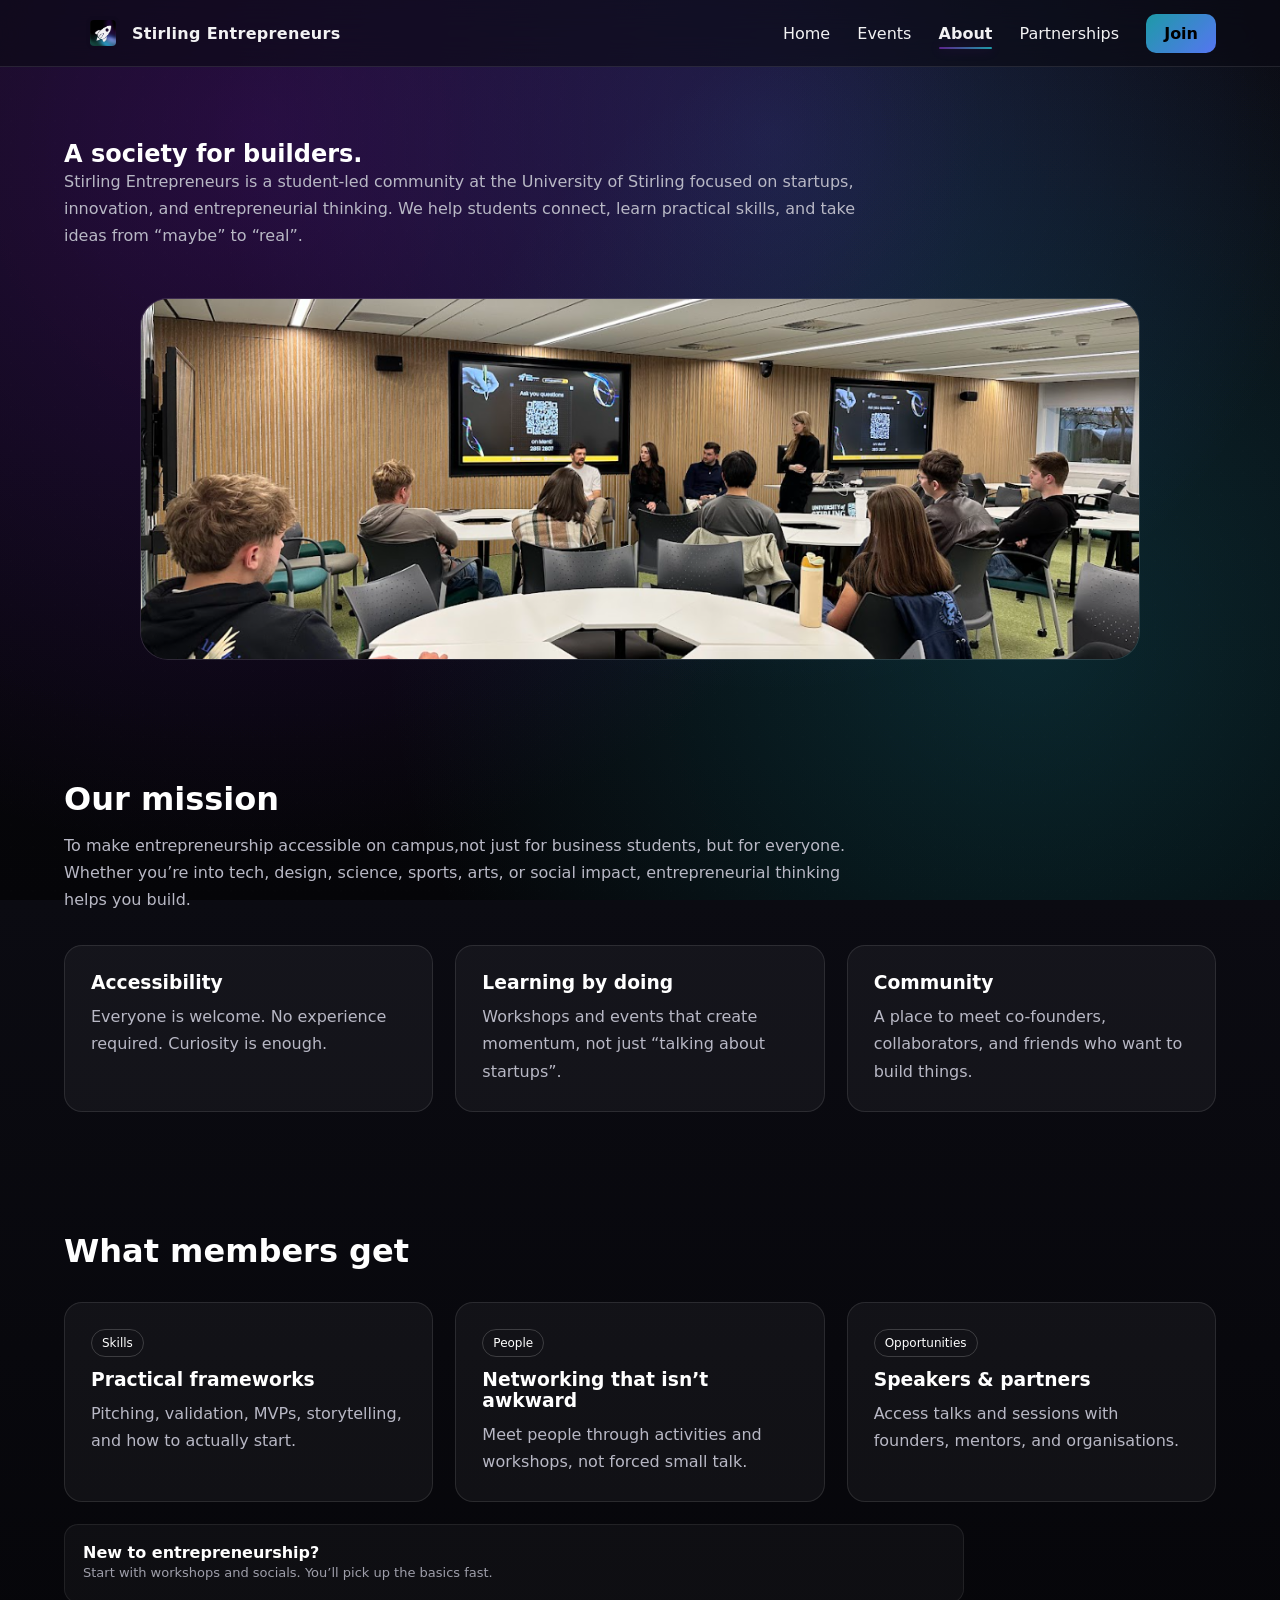
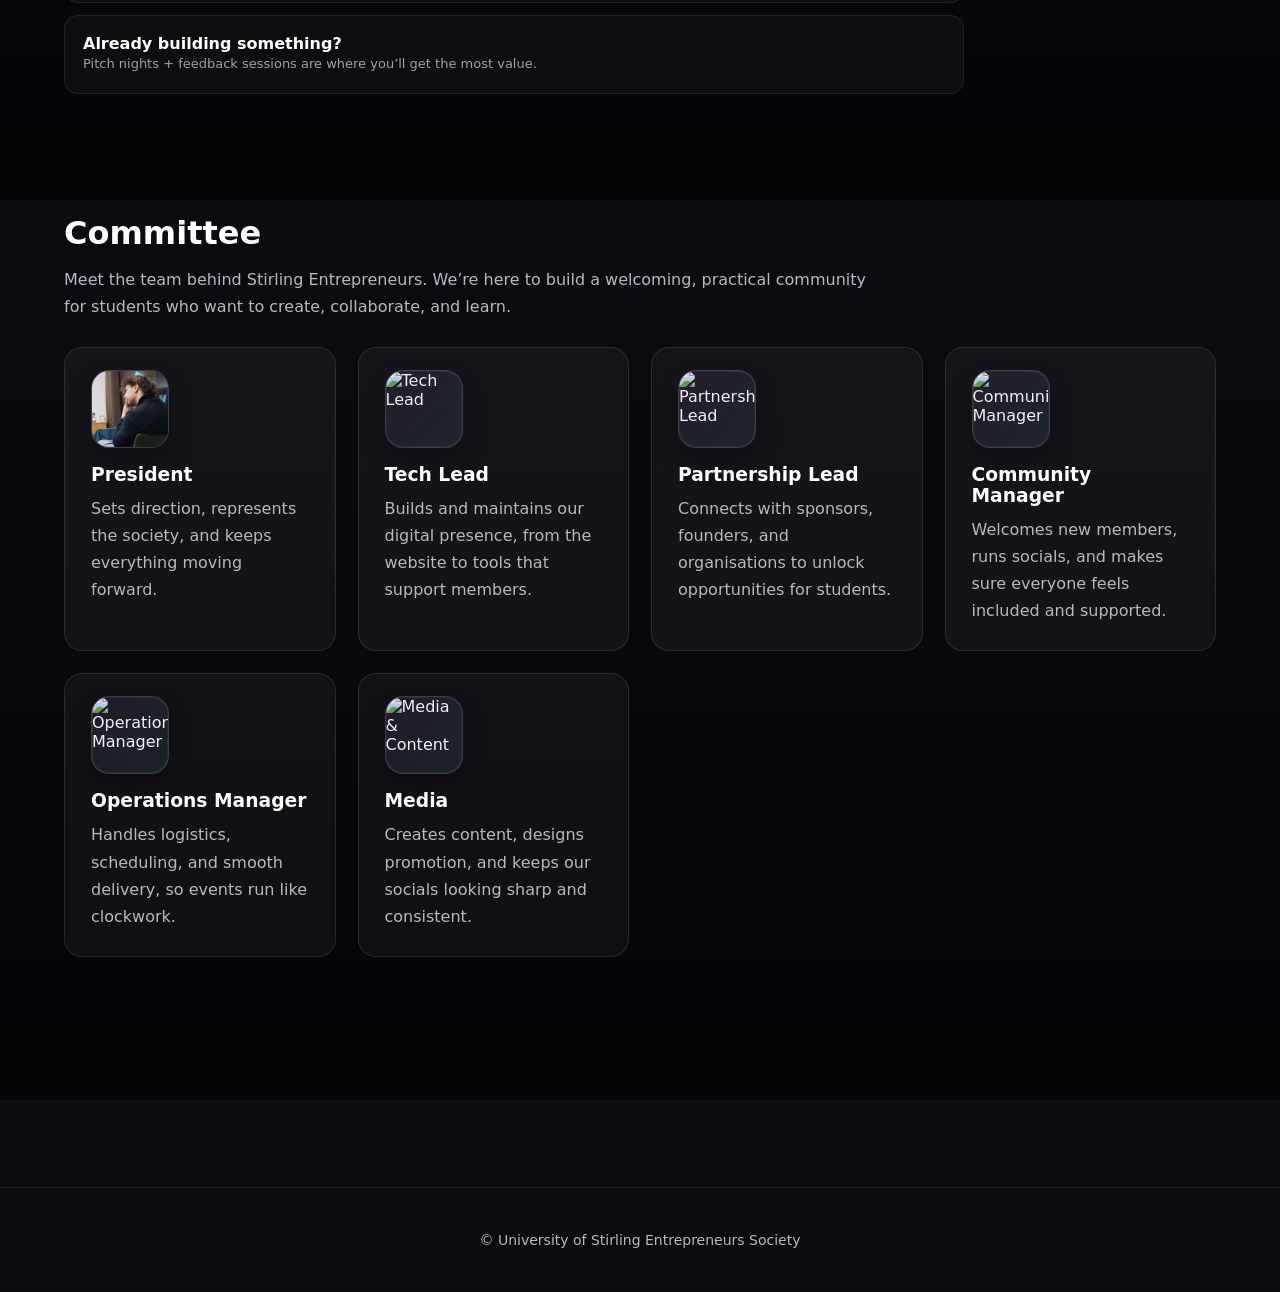
==== Html/about.html @ dc567ad9 "Add files via upload" ====
<!DOCTYPE html>
<html lang="en">
<head>
  <meta charset="UTF-8">
  <meta name="viewport" content="width=device-width, initial-scale=1.0">
  <title>About | Stirling Entrepreneurs</title>
  <link rel="stylesheet" href="../Css/style.css">
</head>
<body>
  <div class="bg-layer"></div>


<nav>
  <div class="nav-inner">
    <a class="brand" href="index.html">
      <img src="../Images/logo.jpeg" alt="Stirling Entrepreneurs logo">
      <span>Stirling Entrepreneurs</span>
    </a>

    <div>
      <a href="index.html">Home</a>
      <a href="events.html">Events</a>
      <a href="about.html" class="active">About</a>
      <a href="partnerships.html">Partnerships</a>
      <a href="contact.html" class="nav-cta">Join</a>

    </div>
  </div>
</nav>


<div class="container">

  <section class="section reveal">
  <h1>A society for builders.</h1>
  <p>
    Stirling Entrepreneurs is a student-led community at the University of Stirling focused on startups,
    innovation, and entrepreneurial thinking. We help students connect, learn practical skills, and take
    ideas from “maybe” to “real”.
  </p>


  <div class="about-image">
    <img src="../Images/workshop.png" alt="Stirling Entrepreneurs community">
  </div>
</section>


  <section class="section reveal">
    <h2>Our mission</h2>
    <p>
      To make entrepreneurship accessible on campus,not just for business students, but for everyone.
      Whether you’re into tech, design, science, sports, arts, or social impact, entrepreneurial thinking helps you build.
    </p>

    <div class="cards">
      <div class="card">
        <h3>Accessibility</h3>
        <p>Everyone is welcome. No experience required. Curiosity is enough.</p>
      </div>
      <div class="card">
        <h3>Learning by doing</h3>
        <p>Workshops and events that create momentum, not just “talking about startups”.</p>
      </div>
      <div class="card">
        <h3>Community</h3>
        <p>A place to meet co-founders, collaborators, and friends who want to build things.</p>
      </div>
    </div>
  </section>

  <section class="section reveal">
    <h2>What members get</h2>
    <div class="cards">
      <div class="card">
        <span class="kicker">Skills</span>
        <h3>Practical frameworks</h3>
        <p>Pitching, validation, MVPs, storytelling, and how to actually start.</p>
      </div>
      <div class="card">
        <span class="kicker">People</span>
        <h3>Networking that isn’t awkward</h3>
        <p>Meet people through activities and workshops, not forced small talk.</p>
      </div>
      <div class="card">
        <span class="kicker">Opportunities</span>
        <h3>Speakers &amp; partners</h3>
        <p>Access talks and sessions with founders, mentors, and organisations.</p>
      </div>
    </div>

    <div class="list">
      <div class="list-item">
        <strong>New to entrepreneurship?</strong>
        <p class="small">Start with workshops and socials. You’ll pick up the basics fast.</p>
      </div>
      <div class="list-item">
        <strong>Already building something?</strong>
        <p class="small">Pitch nights + feedback sessions are where you’ll get the most value.</p>
      </div>
    </div>
  </section>

  <section class="section reveal">
  <h2>Committee</h2>
  <p>
    Meet the team behind Stirling Entrepreneurs. We’re here to build a welcoming, practical community
    for students who want to create, collaborate, and learn.
  </p>

  <div class="cards committee-grid">

    <div class="card committee-card">
      <div class="committee-photo">
        <img src="../Images/henry.JPG" alt="President">
      </div>
      <h3>President</h3>
      <p>Sets direction, represents the society, and keeps everything moving forward.</p>
    </div>

    <div class="card committee-card">
      <div class="committee-photo">
        <img src="../Images/committee/tech-lead.jpg" alt="Tech Lead">
      </div>
      <h3>Tech Lead</h3>
      <p>Builds and maintains our digital presence, from the website to tools that support members.</p>
    </div>

    <div class="card committee-card">
      <div class="committee-photo">
        <img src="../Images/committee/partnership-lead.jpg" alt="Partnership Lead">
      </div>
      <h3>Partnership Lead</h3>
      <p>Connects with sponsors, founders, and organisations to unlock opportunities for students.</p>
    </div>

    <div class="card committee-card">
      <div class="committee-photo">
        <img src="../Images/committee/community-manager.jpg" alt="Community Manager">
      </div>
      <h3>Community Manager</h3>
      <p>Welcomes new members, runs socials, and makes sure everyone feels included and supported.</p>
    </div>

    <div class="card committee-card">
      <div class="committee-photo">
        <img src="../Images/committee/operations-manager.jpg" alt="Operations Manager">
      </div>
      <h3>Operations Manager</h3>
      <p>Handles logistics, scheduling, and smooth delivery, so events run like clockwork.</p>
    </div>

    <div class="card committee-card">
      <div class="committee-photo">
        <img src="../Images/committee/media.jpg" alt="Media & Content">
      </div>
      <h3>Media</h3>
      <p>Creates content, designs promotion, and keeps our socials looking sharp and consistent.</p>
    </div>

  </div>
</section>


</div>

<footer>
  © University of Stirling Entrepreneurs Society
</footer>

<script src="../JavaScript/scroll.js"></script>
<script src="../JavaScript/bg-scroll.js"></script>

</body>
</html>
---- Css/style.css ----
/* ======================================================
   Stirling Entrepreneurs — FULL GLOBAL STYLESHEET
   - Scroll-reactive background
   - Seamless grain
   - Glass navbar
   - Active nav highlighting
   - Hero logo: sharp + glossy glass (NO BLUR)
   ====================================================== */

:root{
  --bg-dark:#0b0b12;
  --purple:#2a0a3d;
  --purple2:#622692;
  --teal:#1fa3b0;
  --blue:#5b7cff;
  --white:#ffffff;
  --muted:#b8b8c5;

  --glass: rgba(10, 10, 20, 0.62);
  --glass-border: rgba(255,255,255,0.10);
  --card: rgba(255,255,255,0.045);
  --card-border: rgba(255,255,255,0.10);

  --bg-x1: 25%;
  --bg-y1: 20%;
  --bg-x2: 75%;
  --bg-y2: 70%;
  --bg-hue: 0deg;

  --nav-offset: 95px;
}

/* ---------------- RESET ---------------- */
*{
  box-sizing:border-box;
  margin:0;
  padding:0;
  font-family:system-ui,-apple-system,BlinkMacSystemFont,sans-serif;
}

html, body{ height:100%; }

/* ---------------- BASE ---------------- */
body{
  background: linear-gradient(180deg, var(--bg-dark), #050508);
  color: var(--white);
  min-height:100vh;
  overflow-x:hidden;
  position:relative;
}

/* Anchor offset for fixed navbar */
[id]{
  scroll-margin-top: var(--nav-offset);
}

/* ======================================================
   SCROLL-REACTIVE BACKGROUND (NO TILING)
   ====================================================== */

body::before{
  content:"";
  position: fixed;
  inset: 0;
  z-index: -2;
  pointer-events: none;

  background:
    radial-gradient(1100px at var(--bg-x1) var(--bg-y1), rgba(77,17,125,0.42), transparent 66%),
    radial-gradient(1000px at var(--bg-x2) var(--bg-y2), rgba(31,163,176,0.22), transparent 64%),
    radial-gradient(900px at 60% 15%, rgba(90,120,255,0.20), transparent 62%),
    linear-gradient(180deg, rgba(11,11,18,1), rgba(5,5,8,1));

  background-repeat: no-repeat;
  background-size: cover;
  background-position: center;

  filter: hue-rotate(var(--bg-hue)) saturate(1.05);
  transform: translateZ(0);
}

/* Seamless grain */
body::after{
  content:"";
  position: fixed;
  inset: 0;
  z-index: -1;
  pointer-events: none;

  background-image:
    radial-gradient(rgba(255,255,255,0.07) 1px, transparent 1px);
  background-size: 22px 22px;
  background-repeat: repeat;

  opacity: 0.10;
  mix-blend-mode: overlay;
}

/* ---------------- NAV BAR ---------------- */
nav{
  position:fixed;
  top:0;
  width:100%;
  z-index:1000;

  background:var(--glass);
  backdrop-filter:blur(16px);
  -webkit-backdrop-filter:blur(16px);

  border-bottom:0.5px solid var(--glass-border);
}

.nav-inner{
  max-width:1200px;
  margin:0 auto;
  padding:16px 24px;
  display:flex;
  justify-content:space-between;
  align-items:center;
}

/* Brand */
.brand{
  display:flex;
  align-items:center;
  gap:12px;
  text-decoration:none;
  color:var(--white);
}

.brand span{
  font-weight:600;
  letter-spacing:0.3px;
}

.brand img{
  height:34px;
  width:auto;
  object-fit:contain;

  border-radius:8px;
  background: rgba(0, 0, 0, 0.04);
  padding:4px;
}

/* Nav links */
nav a{
  color:var(--white);
  text-decoration:none;
  margin-left:22px;
  font-weight:500;
  opacity:0.95;
}

nav a:hover{ opacity:1; }

.nav-cta{
  padding:10px 18px;
  border-radius:10px;
  background:linear-gradient(135deg,var(--teal),var(--blue));
  color:#000000;
  font-weight:700;
}

/* Active page */
nav a.active{
  position: relative;
  font-weight:600;
}

nav a.active::after{
  content:"";
  position:absolute;
  left:0;
  right:0;
  bottom:-6px;
  height:2px;
  border-radius:2px;

  background: linear-gradient(90deg, var(--purple2), var(--teal));
  box-shadow: 0 0 12px rgba(77,17,125,0.6);
}

/* ---------------- LAYOUT ---------------- */
.container{
  max-width:1200px;
  margin:0 auto;
  padding:140px 24px 110px;
}

.section{ margin-bottom:120px; }

/* ---------------- HERO ---------------- */
.hero{
  display:grid;
  grid-template-columns:1.2fr 0.8fr;
  gap:52px;
  align-items:center;
}

.hero h1{
  font-size:clamp(40px,5vw,58px);
  line-height:1.05;
  margin-bottom:20px;
}

.hero p{
  font-size:18px;
  color:var(--muted);
  max-width:720px;
  line-height:1.7;
}

.hero-actions{
  margin-top:26px;
  display:flex;
  gap:14px;
  flex-wrap:wrap;
}

/* ---------------- BUTTONS ---------------- */
.btn{
  display:inline-block;
  padding:14px 22px;
  border-radius:12px;
  text-decoration:none;
  font-weight:700;
}

.btn-primary{
  background:linear-gradient(135deg,var(--purple2),var(--teal));
  color:var(--white);
}

.btn-secondary{
  border:1px solid rgba(255,255,255,0.22);
  color:var(--white);
}

/* ---------------- LOGO CARD (GLASSY, NO BLUR) ---------------- */
.logo-card{
  width:115%;
  height:75%;

  background: rgba(255,255,255,0.04);
  border:1px solid rgba(255,255,255,0.10);
  border-radius:24px;
  overflow:hidden;

  display:flex;
  align-items:center;
  justify-content:center;

  position:relative;
}

/* Image stays sharp */
.logo-card img{
  width:108%;
  height:100%;
  object-fit:cover;
  object-position:center;

  position:relative;
  z-index:1;

  filter: saturate(1.05) contrast(1.05);
}

/* Glass highlight (NO BLUR) */
.logo-card::before{
  content:"";
  position:absolute;
  inset:0;
  z-index:2;
  pointer-events:none;

  background: linear-gradient(
    180deg,
    rgba(255,255,255,0.28),
    rgba(255,255,255,0.06) 40%,
    rgba(255,255,255,0.02)
  );

  opacity:0.55;
}

/* Specular shine */
.logo-card::after{
  content:"";
  position:absolute;
  inset:-50%;
  z-index:3;
  pointer-events:none;

  background: linear-gradient(
    120deg,
    transparent 42%,
    rgba(255,255,255,0.40) 50%,
    transparent 58%
  );

  transform: rotate(12deg);
  opacity:0.45;
}

/* ---------------- TEXT ---------------- */
h2{
  font-size:32px;
  margin-bottom:14px;
}

p{
  color:var(--muted);
  max-width:820px;
  line-height:1.7;
}

.kicker{
  display:inline-block;
  padding:6px 10px;
  border-radius:999px;
  border:1px solid rgba(255,255,255,0.18);
  font-size:12px;
  margin-bottom:12px;
}

/* ---------------- CARDS ---------------- */
.cards{
  margin-top:32px;
  display:grid;
  grid-template-columns:repeat(auto-fit,minmax(260px,1fr));
  gap:22px;
}

.card{
  background:var(--card);
  border:1px solid var(--card-border);
  border-radius:18px;
  padding:26px;
}

.card h3{ margin-bottom:10px; }

.small{ font-size:13px; opacity:0.85; }

/* ---------------- LISTS ---------------- */
.list{
  margin-top:22px;
  display:grid;
  gap:12px;
  max-width:900px;
}

.list-item{
  background:rgba(255,255,255,0.035);
  border:1px solid rgba(255,255,255,0.08);
  border-radius:14px;
  padding:18px;
}

/* ---------------- FORMS ---------------- */
.form{
  margin-top:24px;
  max-width:720px;
  display:grid;
  gap:14px;
}

.input, textarea{
  width:100%;
  padding:14px;
  border-radius:12px;
  border:1px solid rgba(255,255,255,0.16);
  background:rgba(0,0,0,0.22);
  color:var(--white);
}

textarea{
  min-height:140px;
  resize:vertical;
}

/* ---------------- SCROLL REVEAL ---------------- */
.reveal{
  opacity:0;
  transform:translateY(40px);
  transition:opacity 0.8s ease, transform 0.8s ease;
}

.reveal.active{
  opacity:1;
  transform:translateY(0);
}

/* ---------------- FOOTER ---------------- */
footer{
  border-top:1px solid rgba(255,255,255,0.08);
  padding:44px 24px;
  text-align:center;
  color:var(--muted);
  font-size:14px;
}

/* ---------------- RESPONSIVE ---------------- */
@media (max-width:900px){
  .hero{ grid-template-columns:1fr; }
  .nav-inner{ padding:14px 18px; }
  nav a{ margin-left:14px; }
  :root{ --nav-offset:110px; }
}


/* ---------------- LOGO GRID (Partnerships placeholders) ---------------- */
.logo-grid{
  margin-top:26px;
  display:grid;
  grid-template-columns:repeat(auto-fit,minmax(200px,1fr));
  gap:18px;
}

.logo-tile{
  background:rgba(255,255,255,0.035);
  border:1px solid rgba(255,255,255,0.10);
  border-radius:16px;
  padding:22px;
  text-align:left;
}

.logo-tile span{
  display:block;
  font-weight:600;
  margin-bottom:8px;
  color: var(--white);
}

.logo-tile p{
  margin:0;
  color: var(--muted);
  font-size:14px;
  line-height:1.5;
}

/* ---------------- ABOUT PAGE HERO IMAGE ---------------- */
.about-image{
  margin: 48px auto 0;     /* centres the container */
  max-width: 1000px;       /* keeps it from going edge-to-edge */
  
  border-radius: 28px;
  overflow: hidden;

  background: rgba(255,255,255,0.04);
  border: 1px solid rgba(255,255,255,0.10);
}

.about-image img{
  width: 100%;
  height: 360px;           /* makes it vertically shorter */
  object-fit: cover;      /* crops top/bottom nicely */
  display: block;
}

/* ---------------- COMMITTEE CARDS (PRO) ---------------- */
.committee-grid{
  margin-top: 26px;
}

.committee-card{
  padding-top: 22px;
}

/* Professional photo container */
.committee-photo{
  width: 78px;
  height: 78px;
  border-radius: 18px;
  overflow: hidden;
  margin-bottom: 16px;

  border: 1px solid rgba(255,255,255,0.14);
  background: rgba(255,255,255,0.04);

  box-shadow:
    0 10px 22px rgba(0,0,0,0.25),
    inset 0 0 0 1px rgba(255,255,255,0.06);

  position: relative;
}

.committee-photo img{
  width: 100%;
  height: 100%;
  object-fit: cover;
  display: block;
}

/* Subtle brand sheen */
.committee-photo::after{
  content:"";
  position:absolute;
  inset:-2px;
  border-radius: 20px;
  pointer-events:none;

  background: linear-gradient(
    135deg,
    rgba(98,38,146,0.35),
    rgba(31,163,176,0.22)
  );
  opacity: 0.30;
}
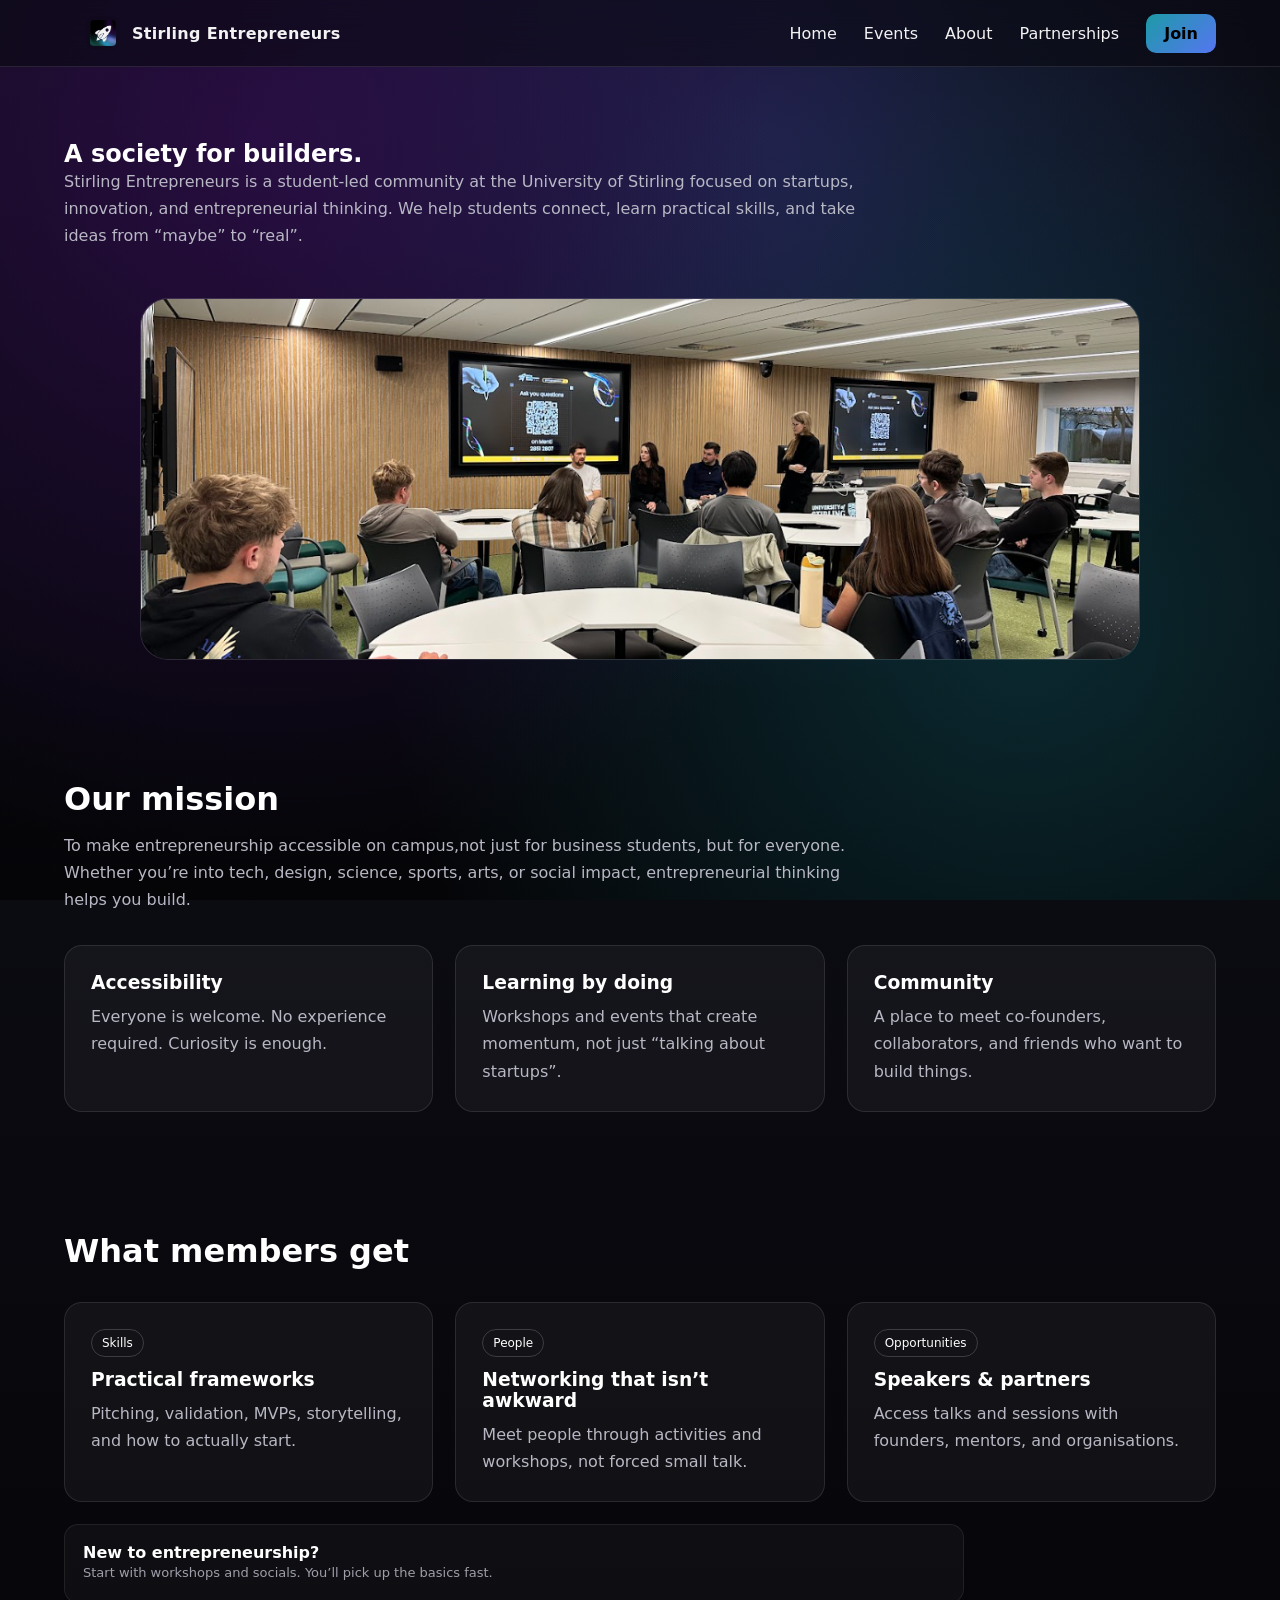
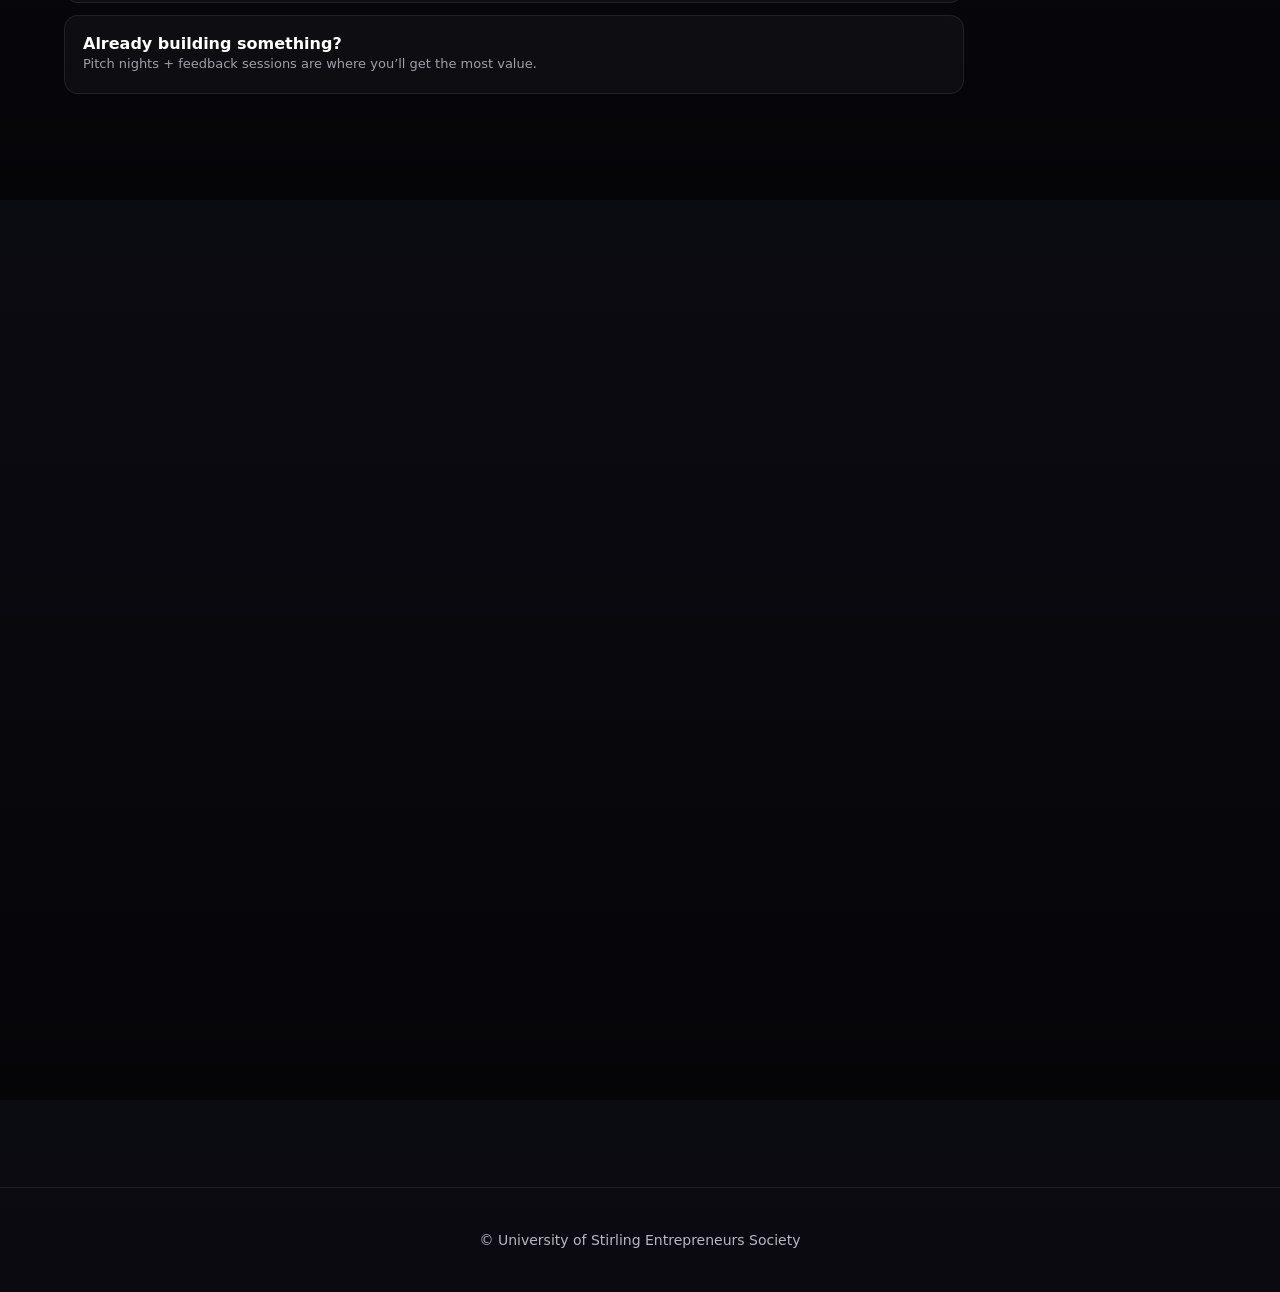
==== commit 2d6ef471: "Fix HTML structure and update links in about.html" ====
--- a/Html/about.html
+++ b/Html/about.html
@@ -18,11 +18,12 @@
     </a>
 
     <div>
-      <a href="index.html">Home</a>
-      <a href="events.html">Events</a>
-      <a href="about.html" class="active">About</a>
-      <a href="partnerships.html">Partnerships</a>
-      <a href="contact.html" class="nav-cta">Join</a>
+      <a href="/Html/index.html">Home</a>
+      <a href="/Html/events.html">Events</a>
+      <a href="/Html/about.html">About</a>
+      <a href="/Html/partnerships.html">Partnerships</a>
+      <a href="/Html/contact.html" class="nav-cta">Join</a>
+
 
     </div>
   </div>
@@ -173,3 +174,4 @@
 
 </body>
 </html>
+
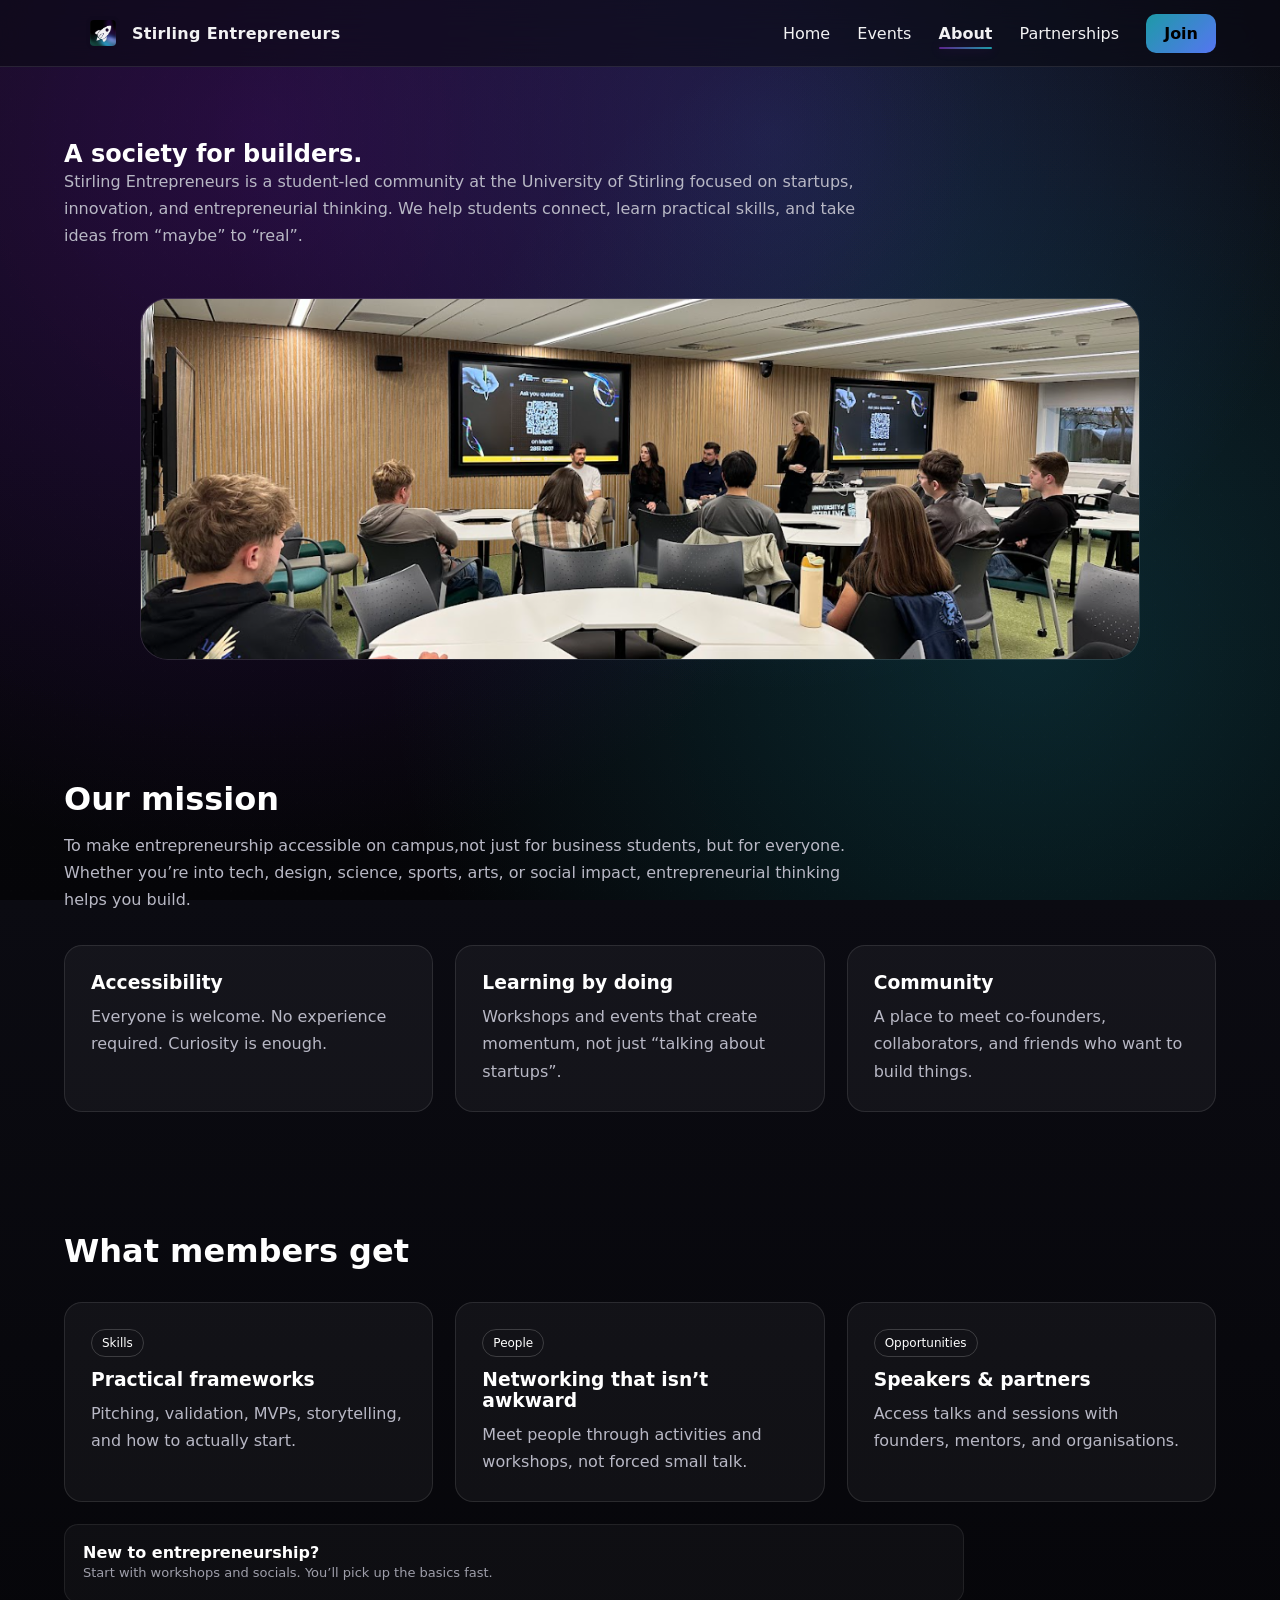
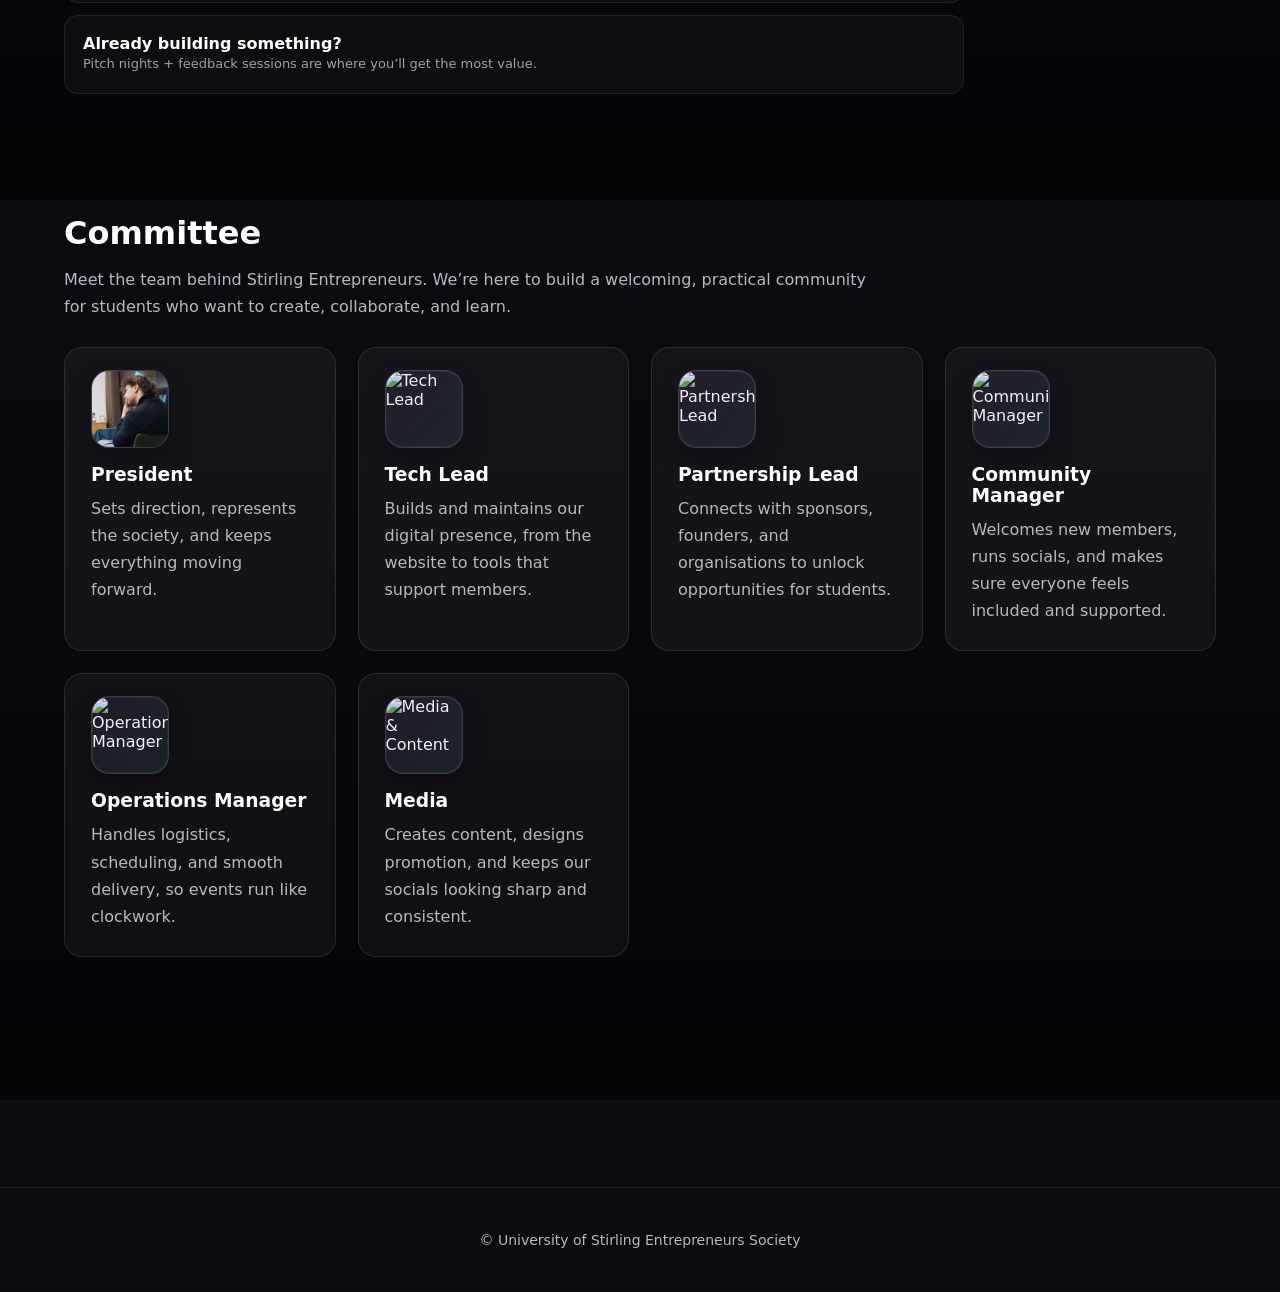
==== commit 6fb04927: "Fix HTML formatting and update navigation links" ====
--- a/Html/about.html
+++ b/Html/about.html
@@ -18,11 +18,11 @@
     </a>
 
     <div>
-      <a href="/Html/index.html">Home</a>
-      <a href="/Html/events.html">Events</a>
-      <a href="/Html/about.html">About</a>
-      <a href="/Html/partnerships.html">Partnerships</a>
-      <a href="/Html/contact.html" class="nav-cta">Join</a>
+      <a href="index.html">Home</a>
+      <a href="events.html">Events</a>
+      <a href="about.html"class="active">About</a>
+      <a href="partnerships.html">Partnerships</a>
+      <a href="contact.html" class="nav-cta">Join</a>
 
 
     </div>
@@ -175,3 +175,4 @@
 </body>
 </html>
 
+
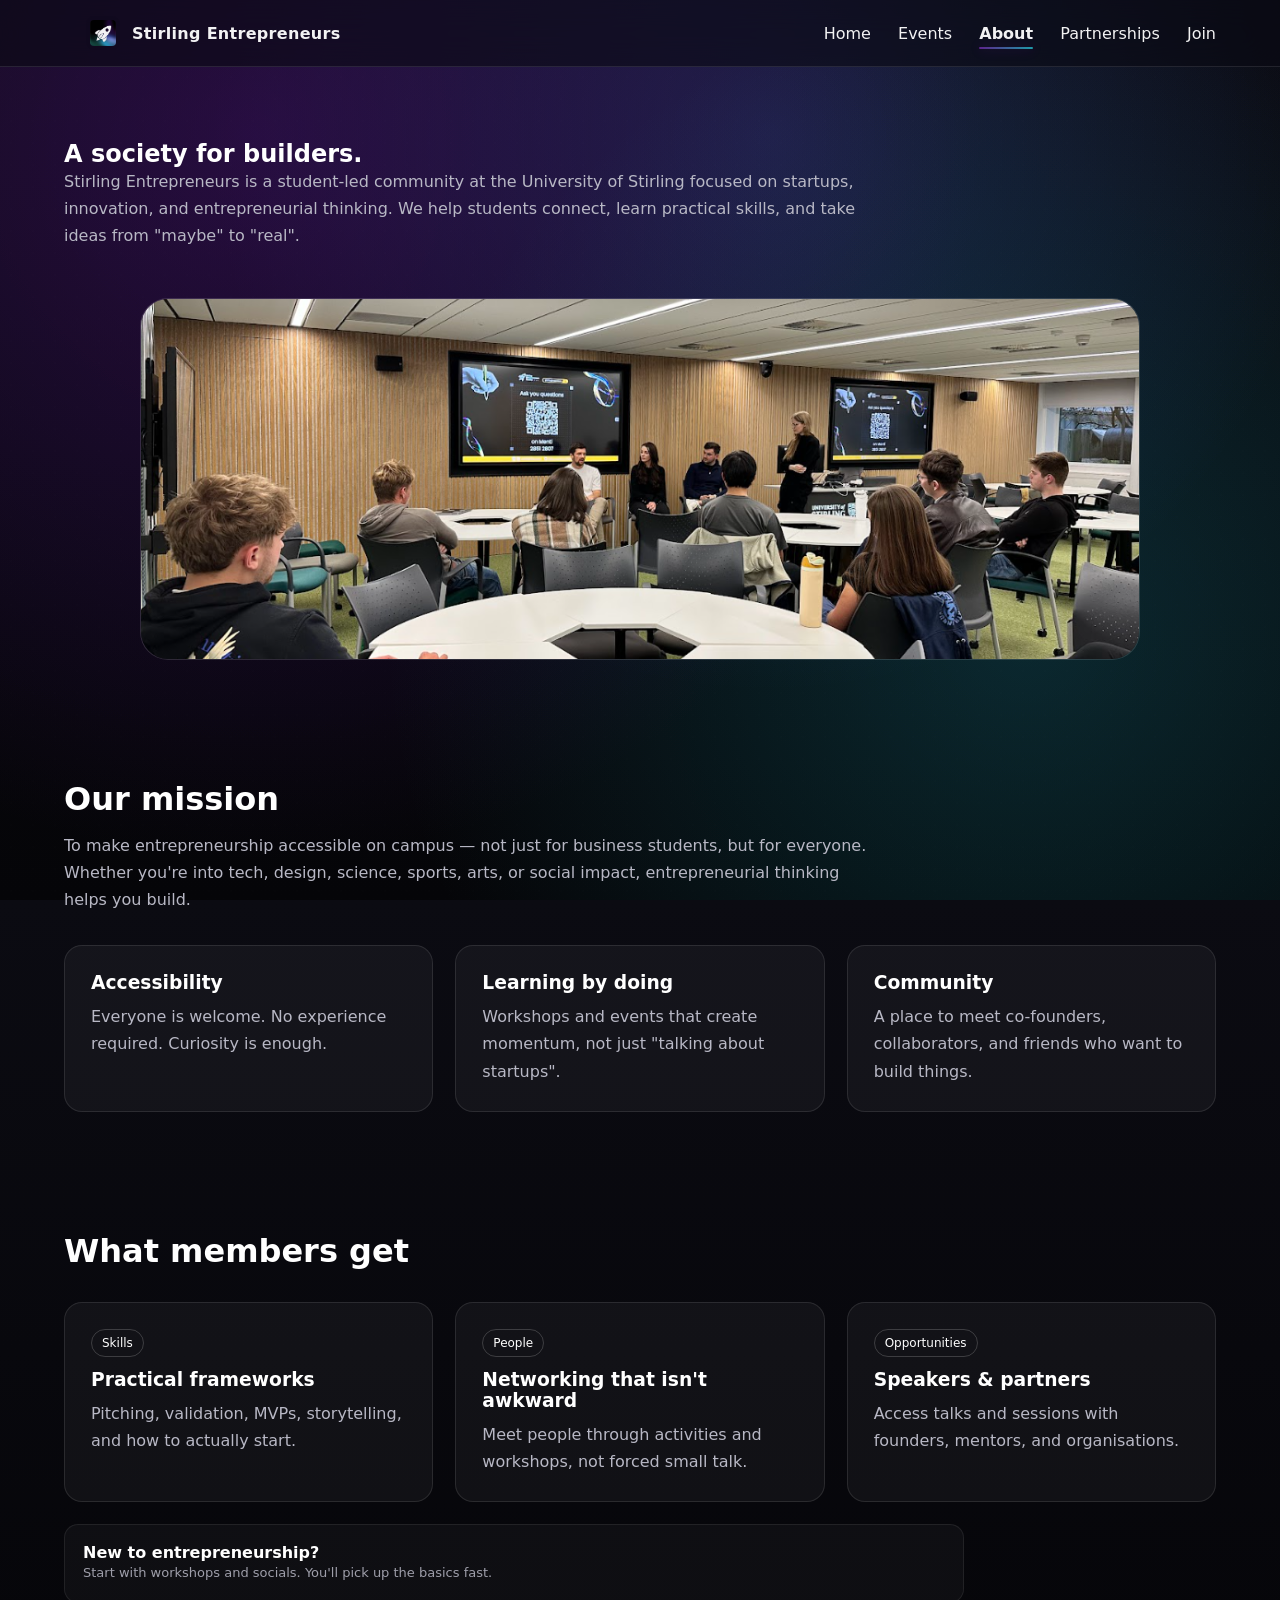
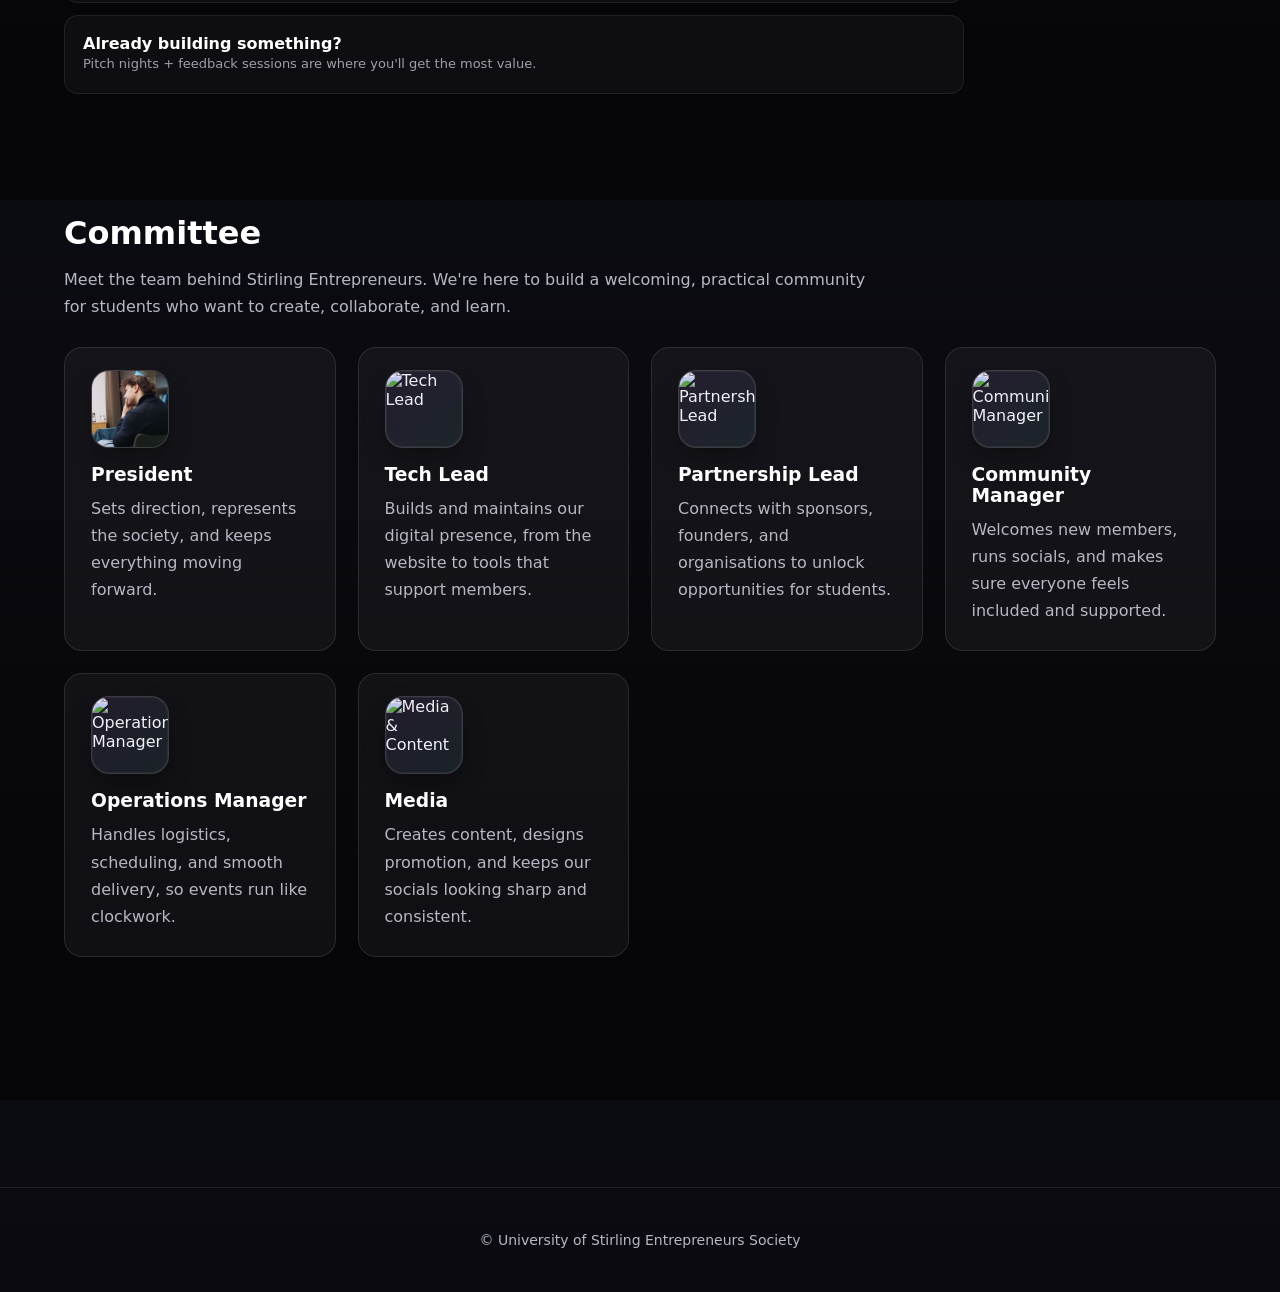
==== commit 40c8afa5: "Update about.html" ====
--- a/Html/about.html
+++ b/Html/about.html
@@ -7,8 +7,6 @@
   <link rel="stylesheet" href="../Css/style.css">
 </head>
 <body>
-  <div class="bg-layer"></div>
-
 
 <nav>
   <div class="nav-inner">
@@ -17,43 +15,38 @@
       <span>Stirling Entrepreneurs</span>
     </a>
 
-    <div>
+    
+
+    <div class="nav-links">
       <a href="index.html">Home</a>
       <a href="events.html">Events</a>
-      <a href="about.html"class="active">About</a>
+      <a href="about.html" class="active">About</a>
       <a href="partnerships.html">Partnerships</a>
-      <a href="contact.html" class="nav-cta">Join</a>
-
-
+      <a href="contact.html" class="nav-join">Join</a>
     </div>
   </div>
 </nav>
 
-
 <div class="container">
 
   <section class="section reveal">
-  <h1>A society for builders.</h1>
-  <p>
-    Stirling Entrepreneurs is a student-led community at the University of Stirling focused on startups,
-    innovation, and entrepreneurial thinking. We help students connect, learn practical skills, and take
-    ideas from “maybe” to “real”.
-  </p>
-
-
-  <div class="about-image">
-    <img src="../Images/workshop.png" alt="Stirling Entrepreneurs community">
-  </div>
-</section>
-
+    <h1>A society for builders.</h1>
+    <p>
+      Stirling Entrepreneurs is a student-led community at the University of Stirling focused on startups,
+      innovation, and entrepreneurial thinking. We help students connect, learn practical skills, and take
+      ideas from "maybe" to "real".
+    </p>
+    <div class="about-image">
+      <img src="../Images/workshop.png" alt="Stirling Entrepreneurs community event">
+    </div>
+  </section>
 
   <section class="section reveal">
     <h2>Our mission</h2>
     <p>
-      To make entrepreneurship accessible on campus,not just for business students, but for everyone.
-      Whether you’re into tech, design, science, sports, arts, or social impact, entrepreneurial thinking helps you build.
+      To make entrepreneurship accessible on campus — not just for business students, but for everyone.
+      Whether you're into tech, design, science, sports, arts, or social impact, entrepreneurial thinking helps you build.
     </p>
-
     <div class="cards">
       <div class="card">
         <h3>Accessibility</h3>
@@ -61,7 +54,7 @@
       </div>
       <div class="card">
         <h3>Learning by doing</h3>
-        <p>Workshops and events that create momentum, not just “talking about startups”.</p>
+        <p>Workshops and events that create momentum, not just "talking about startups".</p>
       </div>
       <div class="card">
         <h3>Community</h3>
@@ -80,7 +73,7 @@
       </div>
       <div class="card">
         <span class="kicker">People</span>
-        <h3>Networking that isn’t awkward</h3>
+        <h3>Networking that isn't awkward</h3>
         <p>Meet people through activities and workshops, not forced small talk.</p>
       </div>
       <div class="card">
@@ -89,79 +82,77 @@
         <p>Access talks and sessions with founders, mentors, and organisations.</p>
       </div>
     </div>
-
     <div class="list">
       <div class="list-item">
         <strong>New to entrepreneurship?</strong>
-        <p class="small">Start with workshops and socials. You’ll pick up the basics fast.</p>
+        <p class="small">Start with workshops and socials. You'll pick up the basics fast.</p>
       </div>
       <div class="list-item">
         <strong>Already building something?</strong>
-        <p class="small">Pitch nights + feedback sessions are where you’ll get the most value.</p>
+        <p class="small">Pitch nights + feedback sessions are where you'll get the most value.</p>
       </div>
     </div>
   </section>
 
   <section class="section reveal">
-  <h2>Committee</h2>
-  <p>
-    Meet the team behind Stirling Entrepreneurs. We’re here to build a welcoming, practical community
-    for students who want to create, collaborate, and learn.
-  </p>
+    <h2>Committee</h2>
+    <p>
+      Meet the team behind Stirling Entrepreneurs. We're here to build a welcoming, practical community
+      for students who want to create, collaborate, and learn.
+    </p>
 
-  <div class="cards committee-grid">
+    <div class="cards committee-grid">
 
-    <div class="card committee-card">
-      <div class="committee-photo">
-        <img src="../Images/henry.JPG" alt="President">
+      <div class="card committee-card">
+        <div class="committee-photo">
+          <img src="../Images/henry.JPG" alt="President">
+        </div>
+        <h3>President</h3>
+        <p>Sets direction, represents the society, and keeps everything moving forward.</p>
       </div>
-      <h3>President</h3>
-      <p>Sets direction, represents the society, and keeps everything moving forward.</p>
+
+      <div class="card committee-card">
+        <div class="committee-photo">
+          <img src="../Images/committee/tech-lead.jpg" alt="Tech Lead">
+        </div>
+        <h3>Tech Lead</h3>
+        <p>Builds and maintains our digital presence, from the website to tools that support members.</p>
+      </div>
+
+      <div class="card committee-card">
+        <div class="committee-photo">
+          <img src="../Images/committee/partnership-lead.jpg" alt="Partnership Lead">
+        </div>
+        <h3>Partnership Lead</h3>
+        <p>Connects with sponsors, founders, and organisations to unlock opportunities for students.</p>
+      </div>
+
+      <div class="card committee-card">
+        <div class="committee-photo">
+          <img src="../Images/committee/community-manager.jpg" alt="Community Manager">
+        </div>
+        <h3>Community Manager</h3>
+        <p>Welcomes new members, runs socials, and makes sure everyone feels included and supported.</p>
+      </div>
+
+      <div class="card committee-card">
+        <div class="committee-photo">
+          <img src="../Images/committee/operations-manager.jpg" alt="Operations Manager">
+        </div>
+        <h3>Operations Manager</h3>
+        <p>Handles logistics, scheduling, and smooth delivery, so events run like clockwork.</p>
+      </div>
+
+      <div class="card committee-card">
+        <div class="committee-photo">
+          <img src="../Images/committee/media.jpg" alt="Media & Content">
+        </div>
+        <h3>Media</h3>
+        <p>Creates content, designs promotion, and keeps our socials looking sharp and consistent.</p>
+      </div>
+
     </div>
-
-    <div class="card committee-card">
-      <div class="committee-photo">
-        <img src="../Images/committee/tech-lead.jpg" alt="Tech Lead">
-      </div>
-      <h3>Tech Lead</h3>
-      <p>Builds and maintains our digital presence, from the website to tools that support members.</p>
-    </div>
-
-    <div class="card committee-card">
-      <div class="committee-photo">
-        <img src="../Images/committee/partnership-lead.jpg" alt="Partnership Lead">
-      </div>
-      <h3>Partnership Lead</h3>
-      <p>Connects with sponsors, founders, and organisations to unlock opportunities for students.</p>
-    </div>
-
-    <div class="card committee-card">
-      <div class="committee-photo">
-        <img src="../Images/committee/community-manager.jpg" alt="Community Manager">
-      </div>
-      <h3>Community Manager</h3>
-      <p>Welcomes new members, runs socials, and makes sure everyone feels included and supported.</p>
-    </div>
-
-    <div class="card committee-card">
-      <div class="committee-photo">
-        <img src="../Images/committee/operations-manager.jpg" alt="Operations Manager">
-      </div>
-      <h3>Operations Manager</h3>
-      <p>Handles logistics, scheduling, and smooth delivery, so events run like clockwork.</p>
-    </div>
-
-    <div class="card committee-card">
-      <div class="committee-photo">
-        <img src="../Images/committee/media.jpg" alt="Media & Content">
-      </div>
-      <h3>Media</h3>
-      <p>Creates content, designs promotion, and keeps our socials looking sharp and consistent.</p>
-    </div>
-
-  </div>
-</section>
-
+  </section>
 
 </div>
 
@@ -171,8 +162,14 @@
 
 <script src="../JavaScript/scroll.js"></script>
 <script src="../JavaScript/bg-scroll.js"></script>
-
+<script>
+  const toggle = document.querySelector('.nav-toggle');
+  const links  = document.querySelector('.nav-links');
+  toggle.addEventListener('click', () => {
+    const open = links.classList.toggle('open');
+    toggle.classList.toggle('open', open);
+    toggle.setAttribute('aria-expanded', open);
+  });
+</script>
 </body>
 </html>
-
-
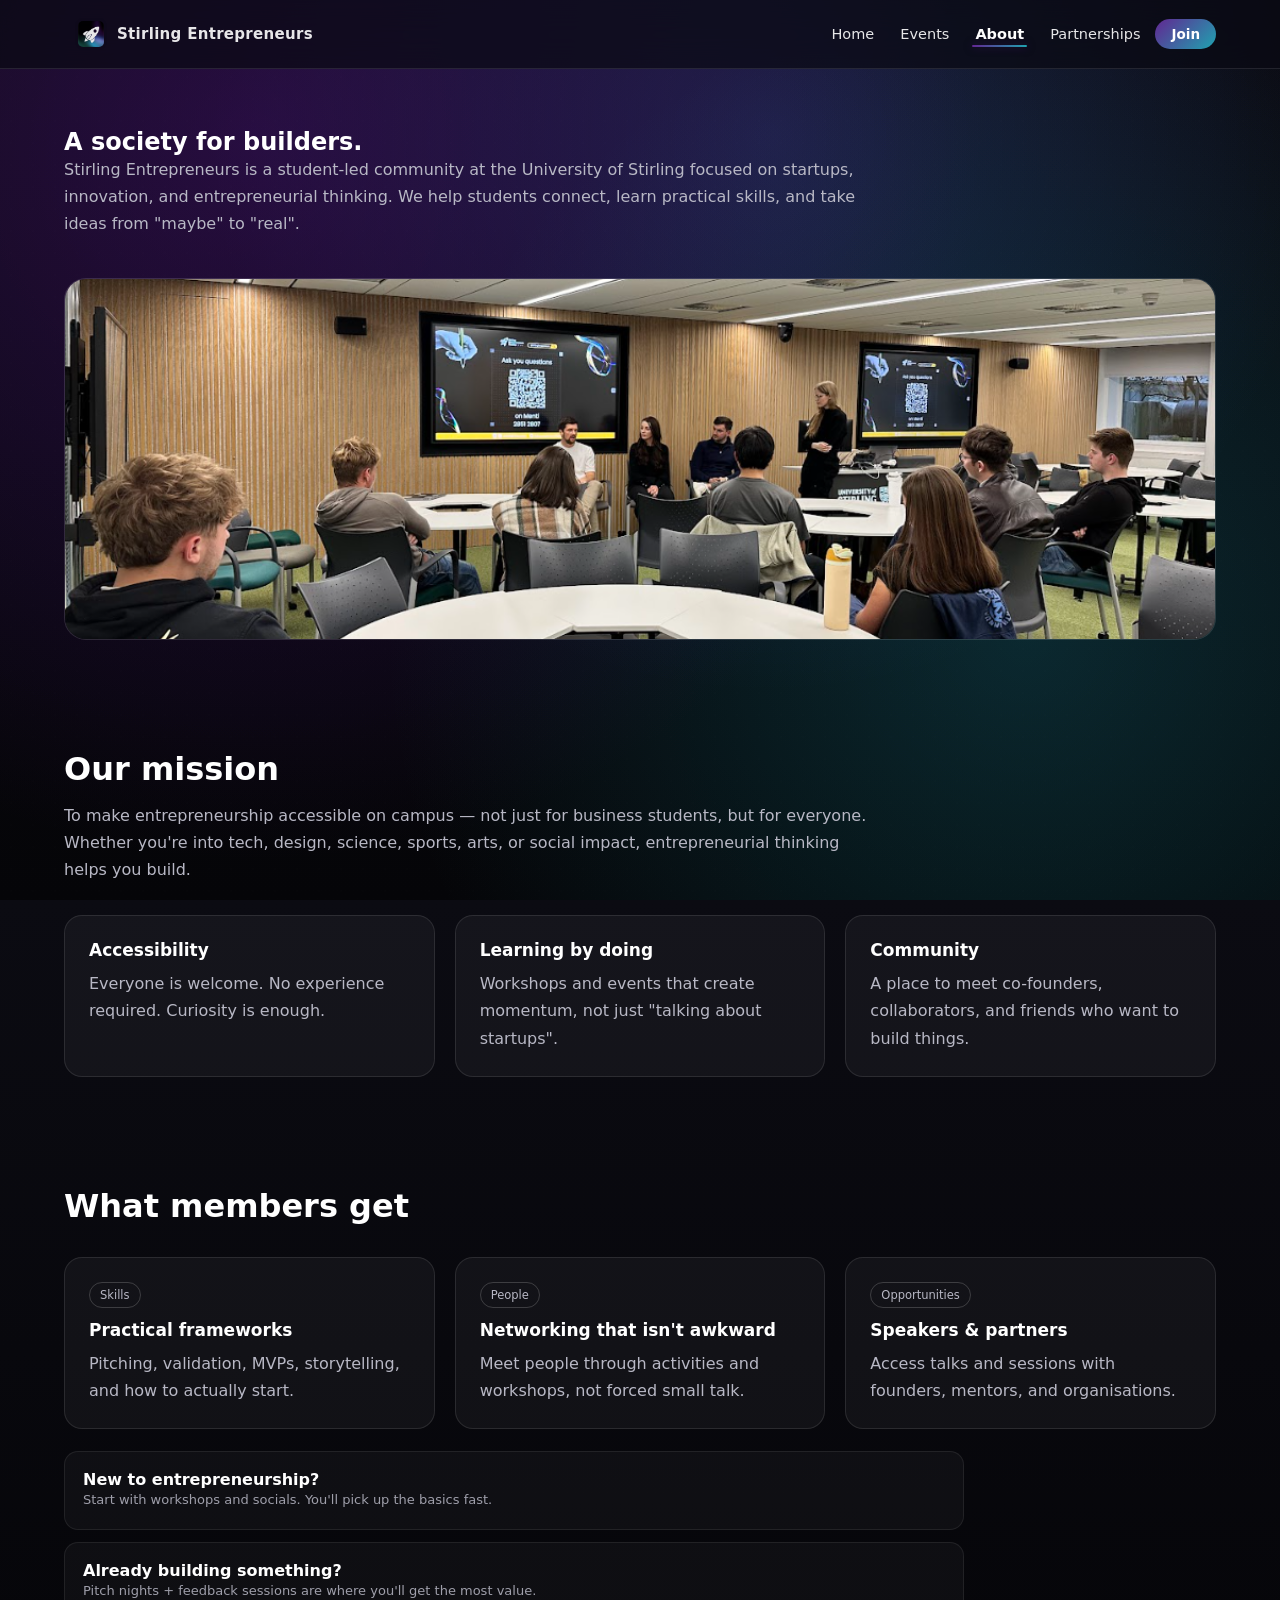
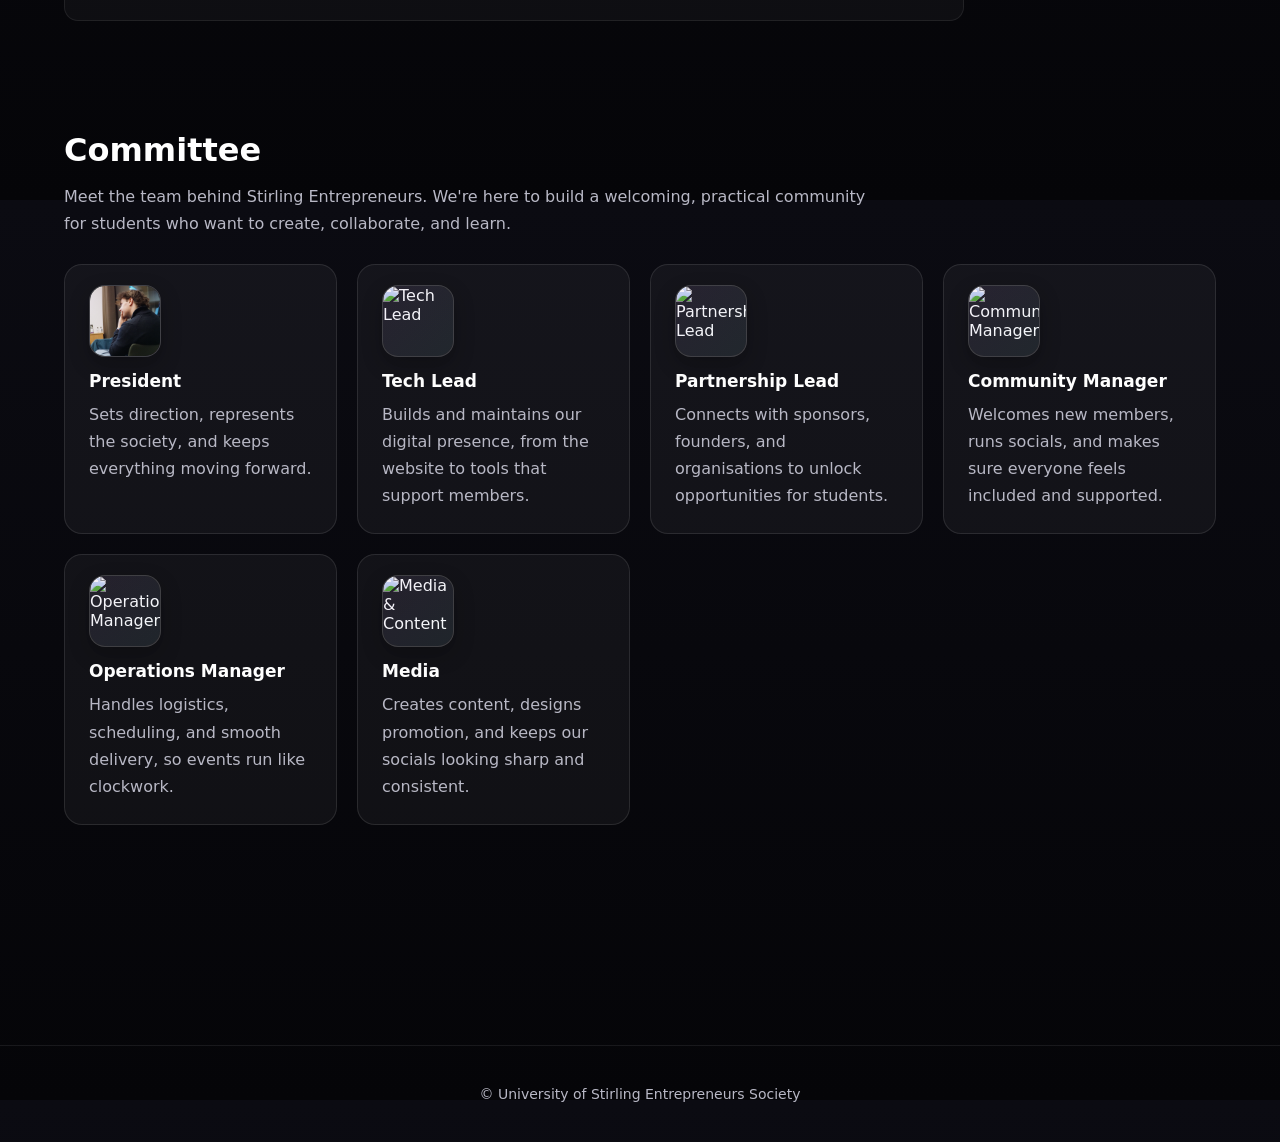
==== commit 4d3f329b: "Refactor navigation and improve accessibility" ====
--- a/Html/about.html
+++ b/Html/about.html
@@ -17,6 +17,7 @@
 
     
 
+    <button class="nav-toggle" aria-label="Toggle navigation" aria-expanded="false"><span></span><span></span><span></span></button>
     <div class="nav-links">
       <a href="index.html">Home</a>
       <a href="events.html">Events</a>
@@ -162,14 +163,17 @@
 
 <script src="../JavaScript/scroll.js"></script>
 <script src="../JavaScript/bg-scroll.js"></script>
+
 <script>
-  const toggle = document.querySelector('.nav-toggle');
-  const links  = document.querySelector('.nav-links');
-  toggle.addEventListener('click', () => {
-    const open = links.classList.toggle('open');
-    toggle.classList.toggle('open', open);
-    toggle.setAttribute('aria-expanded', open);
-  });
+  var toggle = document.querySelector(".nav-toggle");
+  var links = document.querySelector(".nav-links");
+  if (toggle && links) {
+    toggle.addEventListener("click", function() {
+      var open = links.classList.toggle("open");
+      toggle.classList.toggle("open", open);
+      toggle.setAttribute("aria-expanded", open);
+    });
+  }
 </script>
 </body>
 </html>
--- a/Css/style.css
+++ b/Css/style.css
@@ -1,25 +1,20 @@
 /* ======================================================
    Stirling Entrepreneurs — FULL GLOBAL STYLESHEET
-   - Scroll-reactive background
-   - Seamless grain
-   - Glass navbar
-   - Active nav highlighting
-   - Hero logo: sharp + glossy glass (NO BLUR)
    ====================================================== */
 
-:root{
-  --bg-dark:#0b0b12;
-  --purple:#2a0a3d;
-  --purple2:#622692;
-  --teal:#1fa3b0;
-  --blue:#5b7cff;
-  --white:#ffffff;
-  --muted:#b8b8c5;
-
-  --glass: rgba(10, 10, 20, 0.62);
-  --glass-border: rgba(255,255,255,0.10);
-  --card: rgba(255,255,255,0.045);
-  --card-border: rgba(255,255,255,0.10);
+:root {
+  --bg-dark: #0b0b12;
+  --purple: #2a0a3d;
+  --purple2: #622692;
+  --teal: #1fa3b0;
+  --blue: #5b7cff;
+  --white: #ffffff;
+  --muted: #b8b8c5;
+
+  --glass: rgba(10, 10, 20, 0.72);
+  --glass-border: rgba(255, 255, 255, 0.10);
+  --card: rgba(255, 255, 255, 0.045);
+  --card-border: rgba(255, 255, 255, 0.10);
 
   --bg-x1: 25%;
   --bg-y1: 20%;
@@ -27,485 +22,665 @@
   --bg-y2: 70%;
   --bg-hue: 0deg;
 
-  --nav-offset: 95px;
+  --nav-height: 68px;
 }
 
 /* ---------------- RESET ---------------- */
-*{
-  box-sizing:border-box;
-  margin:0;
-  padding:0;
-  font-family:system-ui,-apple-system,BlinkMacSystemFont,sans-serif;
-}
-
-html, body{ height:100%; }
-
-/* ---------------- BASE ---------------- */
-body{
+*, *::before, *::after {
+  box-sizing: border-box;
+  margin: 0;
+  padding: 0;
+  font-family: system-ui, -apple-system, BlinkMacSystemFont, sans-serif;
+}
+
+html, body { height: 100%; }
+
+body {
   background: linear-gradient(180deg, var(--bg-dark), #050508);
   color: var(--white);
-  min-height:100vh;
-  overflow-x:hidden;
-  position:relative;
-}
-
-/* Anchor offset for fixed navbar */
-[id]{
-  scroll-margin-top: var(--nav-offset);
-}
-
-/* ======================================================
-   SCROLL-REACTIVE BACKGROUND (NO TILING)
-   ====================================================== */
-
-body::before{
-  content:"";
+  min-height: 100vh;
+  overflow-x: hidden;
+  position: relative;
+}
+
+[id] { scroll-margin-top: calc(var(--nav-height) + 24px); }
+
+/* ====================================================
+   SCROLL-REACTIVE BACKGROUND
+   ==================================================== */
+body::before {
+  content: "";
   position: fixed;
   inset: 0;
   z-index: -2;
   pointer-events: none;
-
   background:
-    radial-gradient(1100px at var(--bg-x1) var(--bg-y1), rgba(77,17,125,0.42), transparent 66%),
-    radial-gradient(1000px at var(--bg-x2) var(--bg-y2), rgba(31,163,176,0.22), transparent 64%),
-    radial-gradient(900px at 60% 15%, rgba(90,120,255,0.20), transparent 62%),
-    linear-gradient(180deg, rgba(11,11,18,1), rgba(5,5,8,1));
-
+    radial-gradient(1100px at var(--bg-x1) var(--bg-y1), rgba(77, 17, 125, 0.42), transparent 66%),
+    radial-gradient(1000px at var(--bg-x2) var(--bg-y2), rgba(31, 163, 176, 0.22), transparent 64%),
+    radial-gradient(900px at 60% 15%, rgba(90, 120, 255, 0.20), transparent 62%),
+    linear-gradient(180deg, rgba(11, 11, 18, 1), rgba(5, 5, 8, 1));
   background-repeat: no-repeat;
   background-size: cover;
   background-position: center;
-
   filter: hue-rotate(var(--bg-hue)) saturate(1.05);
   transform: translateZ(0);
 }
 
-/* Seamless grain */
-body::after{
-  content:"";
+/* Grain overlay */
+body::after {
+  content: "";
   position: fixed;
   inset: 0;
   z-index: -1;
   pointer-events: none;
-
-  background-image:
-    radial-gradient(rgba(255,255,255,0.07) 1px, transparent 1px);
+  background-image: radial-gradient(rgba(255, 255, 255, 0.07) 1px, transparent 1px);
   background-size: 22px 22px;
   background-repeat: repeat;
-
   opacity: 0.10;
   mix-blend-mode: overlay;
 }
 
-/* ---------------- NAV BAR ---------------- */
-nav{
-  position:fixed;
-  top:0;
-  width:100%;
-  z-index:1000;
-
-  background:var(--glass);
-  backdrop-filter:blur(16px);
-  -webkit-backdrop-filter:blur(16px);
-
-  border-bottom:0.5px solid var(--glass-border);
-}
-
-.nav-inner{
-  max-width:1200px;
-  margin:0 auto;
-  padding:16px 24px;
-  display:flex;
-  justify-content:space-between;
-  align-items:center;
+/* Global image safety */
+img {
+  max-width: 100%;
+  height: auto;
+  display: block;
+}
+
+/* ====================================================
+   NAVIGATION
+   ==================================================== */
+nav {
+  position: fixed;
+  top: 0;
+  width: 100%;
+  z-index: 1000;
+  background: var(--glass);
+  backdrop-filter: blur(16px);
+  -webkit-backdrop-filter: blur(16px);
+  border-bottom: 0.5px solid var(--glass-border);
+}
+
+.nav-inner {
+  max-width: 1200px;
+  margin: 0 auto;
+  padding: 0 24px;
+  height: var(--nav-height);
+  display: flex;
+  justify-content: space-between;
+  align-items: center;
 }
 
 /* Brand */
-.brand{
-  display:flex;
-  align-items:center;
-  gap:12px;
-  text-decoration:none;
-  color:var(--white);
-}
-
-.brand span{
-  font-weight:600;
-  letter-spacing:0.3px;
-}
-
-.brand img{
-  height:34px;
-  width:auto;
-  object-fit:contain;
-
-  border-radius:8px;
+.brand {
+  display: flex;
+  align-items: center;
+  gap: 10px;
+  text-decoration: none;
+  color: var(--white);
+  flex-shrink: 0;
+}
+
+.brand span {
+  font-weight: 600;
+  font-size: 15px;
+  letter-spacing: 0.3px;
+  white-space: nowrap;
+}
+
+.brand img {
+  height: 32px;
+  width: 32px;
+  object-fit: contain;
+  border-radius: 8px;
   background: rgba(0, 0, 0, 0.04);
-  padding:4px;
-}
-
-/* Nav links */
-nav a{
-  color:var(--white);
-  text-decoration:none;
-  margin-left:22px;
-  font-weight:500;
-  opacity:0.95;
-}
-
-nav a:hover{ opacity:1; }
-
-.nav-cta{
-  padding:10px 18px;
-  border-radius:10px;
-  background:linear-gradient(135deg,var(--teal),var(--blue));
-  color:#000000;
-  font-weight:700;
-}
-
-/* Active page */
-nav a.active{
+  padding: 3px;
+}
+
+/* Desktop nav links */
+.nav-links {
+  display: flex;
+  align-items: center;
+  gap: 4px;
+}
+
+nav a {
+  color: var(--white);
+  text-decoration: none;
+  font-weight: 500;
+  font-size: 14.5px;
+  padding: 7px 11px;
+  border-radius: 8px;
+  opacity: 0.9;
+  transition: opacity 0.2s, background 0.2s;
+  white-space: nowrap;
+}
+
+nav a:hover {
+  opacity: 1;
+  background: rgba(255, 255, 255, 0.06);
+}
+
+/* Active underline */
+nav a.active {
   position: relative;
-  font-weight:600;
-}
-
-nav a.active::after{
-  content:"";
-  position:absolute;
-  left:0;
-  right:0;
-  bottom:-6px;
-  height:2px;
-  border-radius:2px;
-
+  font-weight: 600;
+  opacity: 1;
+}
+
+nav a.active::after {
+  content: "";
+  position: absolute;
+  left: 8px;
+  right: 8px;
+  bottom: 2px;
+  height: 2px;
+  border-radius: 2px;
   background: linear-gradient(90deg, var(--purple2), var(--teal));
-  box-shadow: 0 0 12px rgba(77,17,125,0.6);
-}
-
-/* ---------------- LAYOUT ---------------- */
-.container{
-  max-width:1200px;
-  margin:0 auto;
-  padding:140px 24px 110px;
-}
-
-.section{ margin-bottom:120px; }
-
-/* ---------------- HERO ---------------- */
-.hero{
-  display:grid;
-  grid-template-columns:1.2fr 0.8fr;
-  gap:52px;
-  align-items:center;
-}
-
-.hero h1{
-  font-size:clamp(40px,5vw,58px);
-  line-height:1.05;
-  margin-bottom:20px;
-}
-
-.hero p{
-  font-size:18px;
-  color:var(--muted);
-  max-width:720px;
-  line-height:1.7;
-}
-
-.hero-actions{
-  margin-top:26px;
-  display:flex;
-  gap:14px;
-  flex-wrap:wrap;
-}
-
-/* ---------------- BUTTONS ---------------- */
-.btn{
-  display:inline-block;
-  padding:14px 22px;
-  border-radius:12px;
-  text-decoration:none;
-  font-weight:700;
-}
-
-.btn-primary{
-  background:linear-gradient(135deg,var(--purple2),var(--teal));
-  color:var(--white);
-}
-
-.btn-secondary{
-  border:1px solid rgba(255,255,255,0.22);
-  color:var(--white);
-}
-
-/* ---------------- LOGO CARD (GLASSY, NO BLUR) ---------------- */
-.logo-card{
-  width:115%;
-  height:75%;
-
-  background: rgba(255,255,255,0.04);
-  border:1px solid rgba(255,255,255,0.10);
-  border-radius:24px;
-  overflow:hidden;
-
-  display:flex;
-  align-items:center;
-  justify-content:center;
-
-  position:relative;
-}
-
-/* Image stays sharp */
-.logo-card img{
-  width:108%;
-  height:100%;
-  object-fit:cover;
-  object-position:center;
-
-  position:relative;
-  z-index:1;
-
+  box-shadow: 0 0 8px rgba(77, 17, 125, 0.5);
+}
+
+/* Join button — pill style, compact */
+.nav-join {
+  background: linear-gradient(135deg, var(--purple2), var(--teal));
+  color: var(--white) !important;
+  font-weight: 700 !important;
+  padding: 7px 16px !important;
+  border-radius: 999px !important;
+  opacity: 1 !important;
+  font-size: 13.5px !important;
+}
+
+.nav-join:hover {
+  opacity: 0.92 !important;
+  background: linear-gradient(135deg, #7a2fb5, #22b9c8);
+}
+
+.nav-join.active::after { display: none; }
+
+/* Hamburger button — hidden on desktop, shown on mobile */
+.nav-toggle {
+  display: none !important;
+  flex-direction: column;
+  justify-content: center;
+  gap: 5px;
+  width: 36px;
+  height: 36px;
+  padding: 6px;
+  background: rgba(255, 255, 255, 0.07);
+  border: 1px solid rgba(255, 255, 255, 0.12);
+  border-radius: 8px;
+  cursor: pointer;
+  flex-shrink: 0;
+}
+
+.nav-toggle span {
+  display: block;
+  width: 100%;
+  height: 2px;
+  background: var(--white);
+  border-radius: 2px;
+  transition: transform 0.25s ease, opacity 0.25s ease;
+}
+
+/* Hamburger open state */
+.nav-toggle.open span:nth-child(1) { transform: translateY(7px) rotate(45deg); }
+.nav-toggle.open span:nth-child(2) { opacity: 0; }
+.nav-toggle.open span:nth-child(3) { transform: translateY(-7px) rotate(-45deg); }
+
+/* ====================================================
+   LAYOUT
+   ==================================================== */
+.container {
+  max-width: 1200px;
+  margin: 0 auto;
+  padding: calc(var(--nav-height) + 60px) 24px 110px;
+}
+
+.section { margin-bottom: 110px; }
+
+/* ====================================================
+   HERO
+   ==================================================== */
+.hero {
+  display: grid;
+  grid-template-columns: 1.2fr 0.8fr;
+  gap: 52px;
+  align-items: center;
+}
+
+.hero h1 {
+  font-size: clamp(36px, 5vw, 58px);
+  line-height: 1.05;
+  margin-bottom: 20px;
+}
+
+.hero > div:first-child p {
+  font-size: 18px;
+  color: var(--muted);
+  max-width: 520px;
+  line-height: 1.7;
+}
+
+.hero-actions {
+  margin-top: 26px;
+  display: flex;
+  gap: 12px;
+  flex-wrap: wrap;
+}
+
+/* ====================================================
+   BUTTONS
+   ==================================================== */
+.btn {
+  display: inline-block;
+  padding: 13px 22px;
+  border-radius: 12px;
+  text-decoration: none;
+  font-weight: 700;
+  font-size: 15px;
+  transition: opacity 0.2s, transform 0.15s;
+}
+
+.btn:hover { opacity: 0.88; transform: translateY(-1px); }
+
+.btn-primary {
+  background: linear-gradient(135deg, var(--purple2), var(--teal));
+  color: var(--white);
+}
+
+.btn-secondary {
+  border: 1px solid rgba(255, 255, 255, 0.22);
+  color: var(--white);
+}
+
+/* ====================================================
+   LOGO CARD (hero image)
+   ==================================================== */
+.logo-card {
+  width: 100%;
+  aspect-ratio: 4 / 3;
+  max-height: 420px;
+
+  background: rgba(255, 255, 255, 0.04);
+  border: 1px solid rgba(255, 255, 255, 0.10);
+  border-radius: 24px;
+  overflow: hidden;
+
+  display: flex;
+  align-items: center;
+  justify-content: center;
+  position: relative;
+}
+
+.logo-card img {
+  width: 100%;
+  height: 100%;
+  object-fit: cover;
+  object-position: center;
+  position: relative;
+  z-index: 1;
   filter: saturate(1.05) contrast(1.05);
 }
 
-/* Glass highlight (NO BLUR) */
-.logo-card::before{
-  content:"";
-  position:absolute;
-  inset:0;
-  z-index:2;
-  pointer-events:none;
-
-  background: linear-gradient(
-    180deg,
-    rgba(255,255,255,0.28),
-    rgba(255,255,255,0.06) 40%,
-    rgba(255,255,255,0.02)
-  );
-
-  opacity:0.55;
-}
-
-/* Specular shine */
-.logo-card::after{
-  content:"";
-  position:absolute;
-  inset:-50%;
-  z-index:3;
-  pointer-events:none;
-
-  background: linear-gradient(
-    120deg,
-    transparent 42%,
-    rgba(255,255,255,0.40) 50%,
-    transparent 58%
-  );
-
+.logo-card::before {
+  content: "";
+  position: absolute;
+  inset: 0;
+  z-index: 2;
+  pointer-events: none;
+  background: linear-gradient(180deg, rgba(255,255,255,0.22), rgba(255,255,255,0.04) 40%, rgba(255,255,255,0.01));
+  opacity: 0.55;
+}
+
+.logo-card::after {
+  content: "";
+  position: absolute;
+  inset: -50%;
+  z-index: 3;
+  pointer-events: none;
+  background: linear-gradient(120deg, transparent 42%, rgba(255,255,255,0.35) 50%, transparent 58%);
   transform: rotate(12deg);
-  opacity:0.45;
-}
-
-/* ---------------- TEXT ---------------- */
-h2{
-  font-size:32px;
-  margin-bottom:14px;
-}
-
-p{
-  color:var(--muted);
-  max-width:820px;
-  line-height:1.7;
-}
-
-.kicker{
-  display:inline-block;
-  padding:6px 10px;
-  border-radius:999px;
-  border:1px solid rgba(255,255,255,0.18);
-  font-size:12px;
-  margin-bottom:12px;
-}
-
-/* ---------------- CARDS ---------------- */
-.cards{
-  margin-top:32px;
-  display:grid;
-  grid-template-columns:repeat(auto-fit,minmax(260px,1fr));
-  gap:22px;
-}
-
-.card{
-  background:var(--card);
-  border:1px solid var(--card-border);
-  border-radius:18px;
-  padding:26px;
-}
-
-.card h3{ margin-bottom:10px; }
-
-.small{ font-size:13px; opacity:0.85; }
-
-/* ---------------- LISTS ---------------- */
-.list{
-  margin-top:22px;
-  display:grid;
-  gap:12px;
-  max-width:900px;
-}
-
-.list-item{
-  background:rgba(255,255,255,0.035);
-  border:1px solid rgba(255,255,255,0.08);
-  border-radius:14px;
-  padding:18px;
-}
-
-/* ---------------- FORMS ---------------- */
-.form{
-  margin-top:24px;
-  max-width:720px;
-  display:grid;
-  gap:14px;
-}
-
-.input, textarea{
-  width:100%;
-  padding:14px;
-  border-radius:12px;
-  border:1px solid rgba(255,255,255,0.16);
-  background:rgba(0,0,0,0.22);
-  color:var(--white);
-}
-
-textarea{
-  min-height:140px;
-  resize:vertical;
-}
-
-/* ---------------- SCROLL REVEAL ---------------- */
-.reveal{
-  opacity:0;
-  transform:translateY(40px);
-  transition:opacity 0.8s ease, transform 0.8s ease;
-}
-
-.reveal.active{
-  opacity:1;
-  transform:translateY(0);
-}
-
-/* ---------------- FOOTER ---------------- */
-footer{
-  border-top:1px solid rgba(255,255,255,0.08);
-  padding:44px 24px;
-  text-align:center;
-  color:var(--muted);
-  font-size:14px;
-}
-
-/* ---------------- RESPONSIVE ---------------- */
-@media (max-width:900px){
-  .hero{ grid-template-columns:1fr; }
-  .nav-inner{ padding:14px 18px; }
-  nav a{ margin-left:14px; }
-  :root{ --nav-offset:110px; }
-}
-
-
-/* ---------------- LOGO GRID (Partnerships placeholders) ---------------- */
-.logo-grid{
-  margin-top:26px;
-  display:grid;
-  grid-template-columns:repeat(auto-fit,minmax(200px,1fr));
-  gap:18px;
-}
-
-.logo-tile{
-  background:rgba(255,255,255,0.035);
-  border:1px solid rgba(255,255,255,0.10);
-  border-radius:16px;
-  padding:22px;
-  text-align:left;
-}
-
-.logo-tile span{
-  display:block;
-  font-weight:600;
-  margin-bottom:8px;
+  opacity: 0.40;
+}
+
+/* ====================================================
+   TYPOGRAPHY
+   ==================================================== */
+h2 {
+  font-size: clamp(24px, 3vw, 32px);
+  margin-bottom: 14px;
+}
+
+p {
+  color: var(--muted);
+  max-width: 820px;
+  line-height: 1.7;
+}
+
+.kicker {
+  display: inline-block;
+  padding: 5px 10px;
+  border-radius: 999px;
+  border: 1px solid rgba(255, 255, 255, 0.18);
+  font-size: 11.5px;
+  margin-bottom: 12px;
+  color: var(--muted);
+}
+
+.small { font-size: 13px; opacity: 0.85; }
+
+/* ====================================================
+   CARDS
+   ==================================================== */
+.cards {
+  margin-top: 32px;
+  display: grid;
+  grid-template-columns: repeat(auto-fit, minmax(240px, 1fr));
+  gap: 20px;
+}
+
+.card {
+  background: var(--card);
+  border: 1px solid var(--card-border);
+  border-radius: 18px;
+  padding: 24px;
+}
+
+.card h3 { margin-bottom: 10px; font-size: 17px; }
+
+.card img {
+  width: 100%;
+  height: auto;
+  display: block;
+  border-radius: 14px;
+}
+
+/* ====================================================
+   LISTS
+   ==================================================== */
+.list {
+  margin-top: 22px;
+  display: grid;
+  gap: 12px;
+  max-width: 900px;
+}
+
+.list-item {
+  background: rgba(255, 255, 255, 0.035);
+  border: 1px solid rgba(255, 255, 255, 0.08);
+  border-radius: 14px;
+  padding: 18px;
+}
+
+/* ====================================================
+   FORMS
+   ==================================================== */
+.form {
+  margin-top: 24px;
+  max-width: 680px;
+  display: grid;
+  gap: 14px;
+}
+
+.input, textarea {
+  width: 100%;
+  padding: 13px 14px;
+  border-radius: 12px;
+  border: 1px solid rgba(255, 255, 255, 0.16);
+  background: rgba(0, 0, 0, 0.22);
   color: var(--white);
-}
-
-.logo-tile p{
-  margin:0;
+  font-size: 15px;
+}
+
+textarea {
+  min-height: 130px;
+  resize: vertical;
+}
+
+/* ====================================================
+   SCROLL REVEAL
+   ==================================================== */
+.reveal {
+  opacity: 0;
+  transform: translateY(36px);
+  transition: opacity 0.75s ease, transform 0.75s ease;
+}
+
+.reveal.active {
+  opacity: 1;
+  transform: translateY(0);
+}
+
+/* ====================================================
+   FOOTER
+   ==================================================== */
+footer {
+  border-top: 1px solid rgba(255, 255, 255, 0.08);
+  padding: 40px 24px;
+  text-align: center;
   color: var(--muted);
-  font-size:14px;
-  line-height:1.5;
-}
-
-/* ---------------- ABOUT PAGE HERO IMAGE ---------------- */
-.about-image{
-  margin: 48px auto 0;     /* centres the container */
-  max-width: 1000px;       /* keeps it from going edge-to-edge */
-  
-  border-radius: 28px;
+  font-size: 14px;
+}
+
+/* ====================================================
+   LOGO GRID (Partnerships)
+   ==================================================== */
+.logo-grid {
+  margin-top: 26px;
+  display: grid;
+  grid-template-columns: repeat(auto-fit, minmax(180px, 1fr));
+  gap: 16px;
+}
+
+.logo-tile {
+  background: rgba(255, 255, 255, 0.035);
+  border: 1px solid rgba(255, 255, 255, 0.10);
+  border-radius: 16px;
+  padding: 20px;
+  text-align: left;
+}
+
+.logo-tile span {
+  display: block;
+  font-weight: 600;
+  margin-bottom: 6px;
+  color: var(--white);
+}
+
+.logo-tile p {
+  margin: 0;
+  color: var(--muted);
+  font-size: 13px;
+  line-height: 1.5;
+}
+
+/* ====================================================
+   ABOUT PAGE — HERO IMAGE
+   ==================================================== */
+.about-image {
+  margin: 40px auto 0;
+  max-width: 100%;
+  border-radius: 22px;
   overflow: hidden;
-
-  background: rgba(255,255,255,0.04);
-  border: 1px solid rgba(255,255,255,0.10);
-}
-
-.about-image img{
-  width: 100%;
-  height: 360px;           /* makes it vertically shorter */
-  object-fit: cover;      /* crops top/bottom nicely */
+  background: rgba(255, 255, 255, 0.04);
+  border: 1px solid rgba(255, 255, 255, 0.10);
+}
+
+.about-image img {
+  width: 100%;
+  height: 360px;
+  object-fit: cover;
+  object-position: center;
   display: block;
 }
 
-/* ---------------- COMMITTEE CARDS (PRO) ---------------- */
-.committee-grid{
-  margin-top: 26px;
-}
-
-.committee-card{
-  padding-top: 22px;
-}
-
-/* Professional photo container */
-.committee-photo{
-  width: 78px;
-  height: 78px;
-  border-radius: 18px;
+/* ====================================================
+   COMMITTEE CARDS
+   ==================================================== */
+.committee-grid { margin-top: 26px; }
+
+.committee-card { padding-top: 20px; }
+
+.committee-photo {
+  width: 72px;
+  height: 72px;
+  border-radius: 16px;
   overflow: hidden;
-  margin-bottom: 16px;
-
-  border: 1px solid rgba(255,255,255,0.14);
-  background: rgba(255,255,255,0.04);
-
-  box-shadow:
-    0 10px 22px rgba(0,0,0,0.25),
-    inset 0 0 0 1px rgba(255,255,255,0.06);
-
+  margin-bottom: 14px;
+  border: 1px solid rgba(255, 255, 255, 0.14);
+  background: rgba(255, 255, 255, 0.06);
+  box-shadow: 0 8px 20px rgba(0, 0, 0, 0.25);
   position: relative;
-}
-
-.committee-photo img{
+  flex-shrink: 0;
+}
+
+.committee-photo img {
   width: 100%;
   height: 100%;
   object-fit: cover;
   display: block;
 }
 
-/* Subtle brand sheen */
-.committee-photo::after{
-  content:"";
-  position:absolute;
-  inset:-2px;
-  border-radius: 20px;
-  pointer-events:none;
-
-  background: linear-gradient(
-    135deg,
-    rgba(98,38,146,0.35),
-    rgba(31,163,176,0.22)
-  );
-  opacity: 0.30;
-}
+.committee-photo::after {
+  content: "";
+  position: absolute;
+  inset: 0;
+  border-radius: 16px;
+  pointer-events: none;
+  background: linear-gradient(135deg, rgba(98, 38, 146, 0.30), rgba(31, 163, 176, 0.18));
+  opacity: 0.25;
+}
+
+/* ====================================================
+   TABLET — 900px
+   ==================================================== */
+@media (max-width: 1100px) {
+  .hero {
+    grid-template-columns: 1fr;
+    gap: 24px;
+  }
+
+  .logo-card {
+    aspect-ratio: 16 / 6;
+    max-height: 220px;
+    max-width: 100%;
+    margin: 0 auto;
+    border-radius: 18px;
+  }
+}
+
+/* ====================================================
+   MOBILE — 680px  (hamburger kicks in)
+   ==================================================== */
+@media (max-width: 680px) {
+
+  /* Show hamburger, hide desktop links */
+  .nav-toggle { display: flex !important; visibility: visible; }
+
+  .nav-links {
+    display: none;
+    position: absolute;
+    top: var(--nav-height);
+    left: 0;
+    right: 0;
+    background: rgba(10, 10, 22, 0.97);
+    backdrop-filter: blur(18px);
+    -webkit-backdrop-filter: blur(18px);
+    border-bottom: 1px solid rgba(255, 255, 255, 0.10);
+    flex-direction: column;
+    align-items: stretch;
+    gap: 4px;
+    padding: 12px 16px 16px;
+  }
+
+  .nav-links.open { display: flex; }
+
+  nav a {
+    padding: 12px 14px;
+    font-size: 15px;
+    border-radius: 10px;
+    opacity: 1;
+    margin: 0;
+  }
+
+  nav a:hover { background: rgba(255,255,255,0.07); }
+
+  /* Join button full-width pill in mobile menu */
+  .nav-join {
+    text-align: center;
+    margin-top: 4px;
+    padding: 12px 16px !important;
+    border-radius: 12px !important;
+  }
+
+  /* active underline offset */
+  nav a.active::after {
+    bottom: 4px;
+    left: 10px;
+    right: 10px;
+  }
+
+  /* Layout */
+  .container {
+    padding: calc(var(--nav-height) + 36px) 16px 80px;
+  }
+
+  .section { margin-bottom: 72px; }
+
+  /* Hero */
+  .hero { gap: 22px; }
+
+  .hero h1 { font-size: clamp(30px, 8vw, 40px); }
+
+  .hero > div:first-child p { font-size: 16px; }
+
+  .hero-actions { gap: 10px; }
+
+  /* Buttons full-width on small screens */
+  .hero-actions .btn {
+    width: 100%;
+    text-align: center;
+  }
+
+  /* Logo card */
+  .logo-card {
+    aspect-ratio: 16 / 7;
+    max-height: 220px;
+    max-width: 100%;
+  }
+
+  /* About image shorter */
+  .about-image img {
+    height: 200px;
+  }
+
+  /* Cards single column */
+  .cards {
+    grid-template-columns: 1fr;
+    gap: 14px;
+  }
+
+  /* Forms full-width */
+  .form { max-width: 100%; }
+
+  h2 { font-size: 22px; }
+}
+
+/* ====================================================
+   VERY SMALL — 380px
+   ==================================================== */
+@media (max-width: 380px) {
+  .brand span {
+    font-size: 13px;
+    max-width: 150px;
+    overflow: hidden;
+    text-overflow: ellipsis;
+    white-space: nowrap;
+  }
+
+  .container {
+    padding-left: 14px;
+    padding-right: 14px;
+  }
+}
